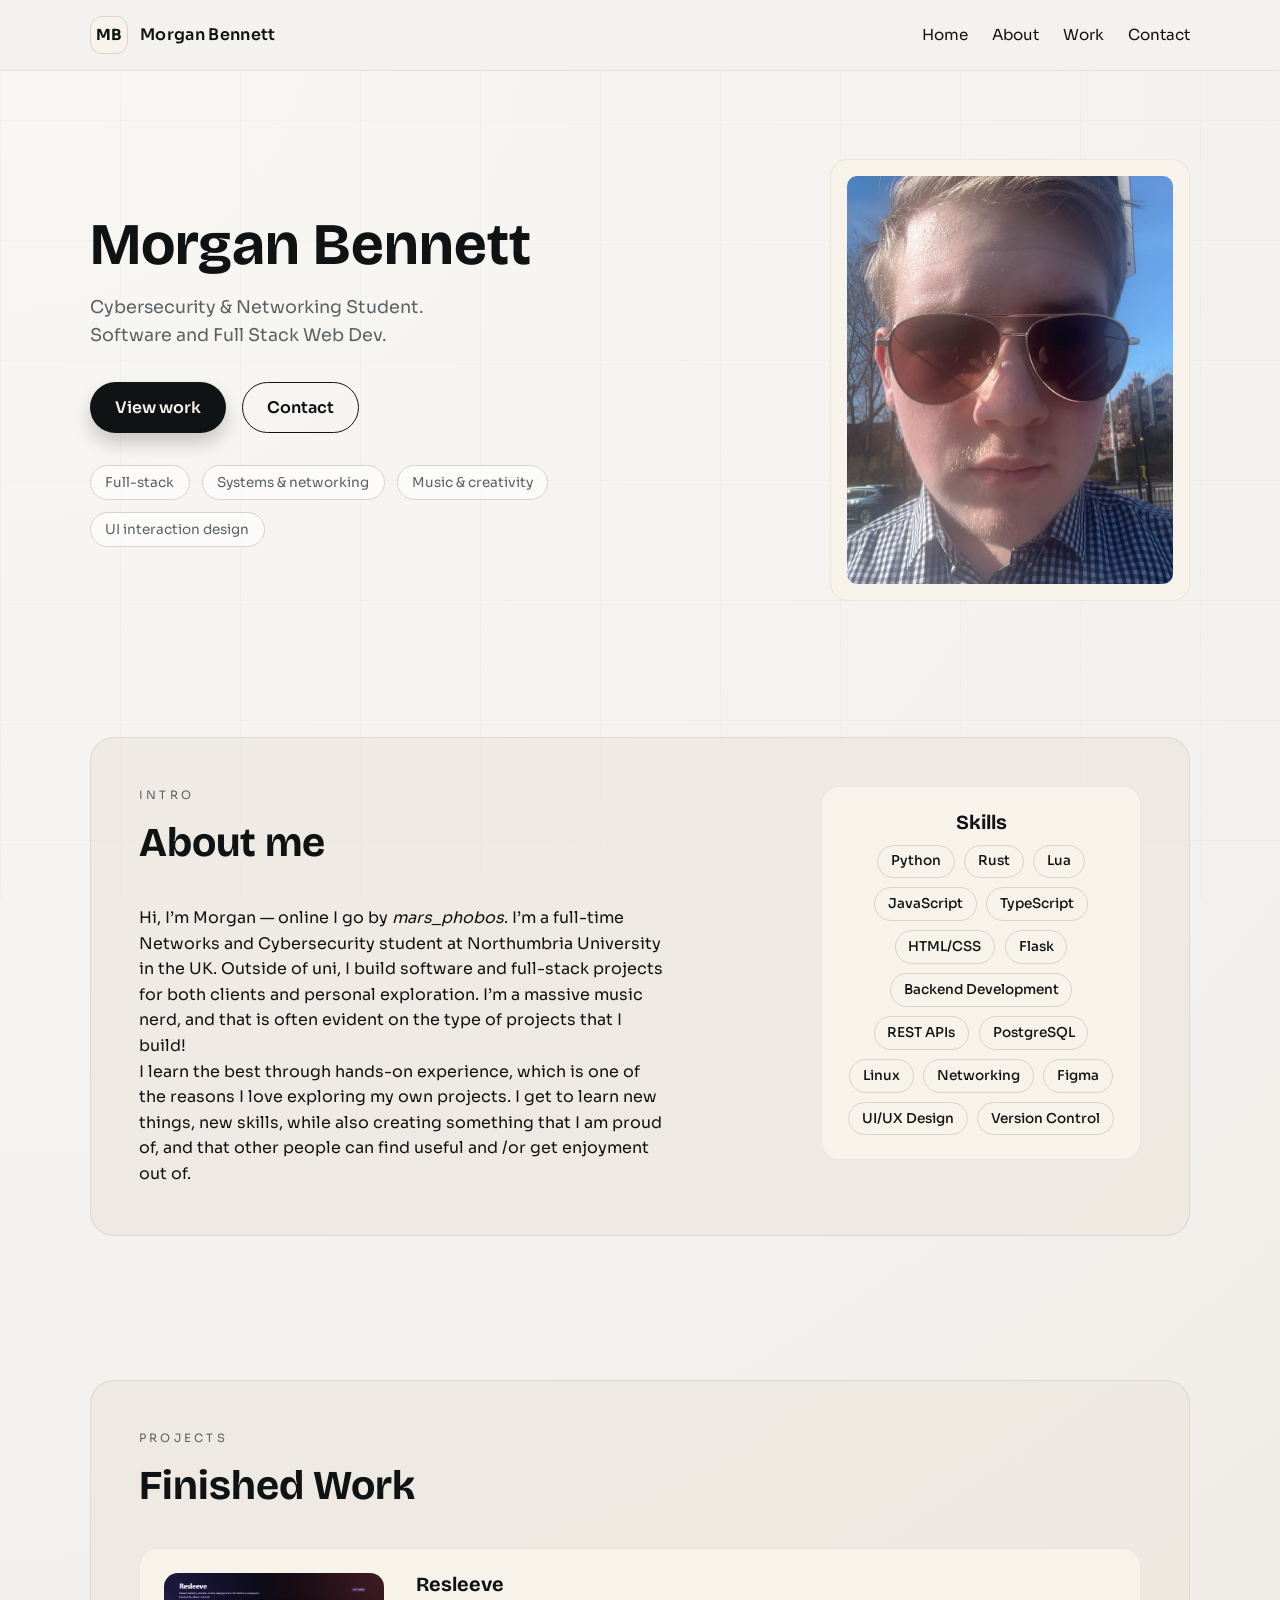
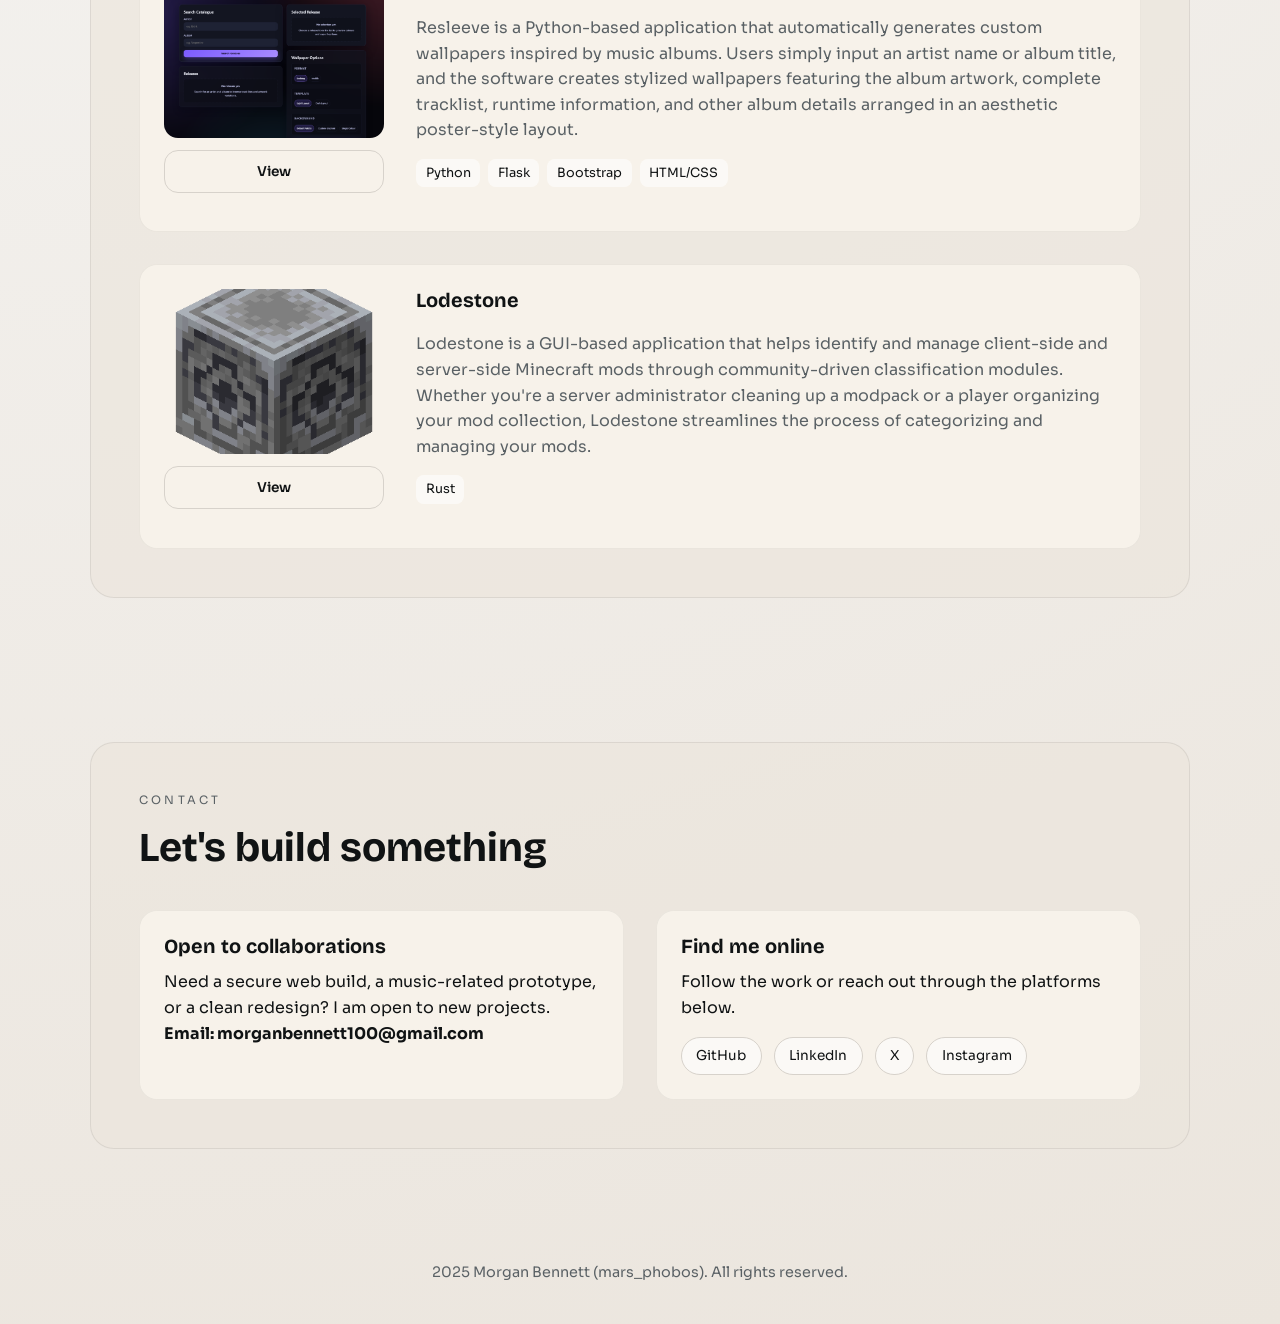
==== index.html @ 9b1fc9fd "Update hero tags with new skills and focus areas Revised the hero section tags in index.html to bett" ====
<!DOCTYPE html>
<html lang="en">
<head>
    <meta charset="UTF-8">
    <meta name="viewport" content="width=device-width, initial-scale=1.0">
    <title>Morgan Bennett | Full Stack Developer</title>
    <link rel="icon" href="favicon.svg" type="image/svg+xml">

    <link rel="preconnect" href="https://fonts.googleapis.com">
    <link rel="preconnect" href="https://fonts.gstatic.com" crossorigin>
    <link href="https://fonts.googleapis.com/css2?family=Bricolage+Grotesque:wght@500;700&family=Sora:wght@300;400;500;600&display=swap" rel="stylesheet">
    <style> 
        :root {
            --bg: #f3f1ee;
            --ink: #101314;
            --muted: #5a6165;
            --accent: #c76a2f;
            --accent-dark: #8f4a22;
            --card: #f7f2ea;
            --line: #d7d2cb;
            --shadow: rgba(16, 19, 20, 0.12);
            --radius: 18px;
            --max-width: 1100px;
            --transition: 220ms ease;
        }

        * {
            margin: 0;
            padding: 0;
            box-sizing: border-box;
        }

        body {
            font-family: "Sora", "Segoe UI", Arial, sans-serif;
            background: radial-gradient(circle at top left, #f9f7f4 0%, var(--bg) 45%, #ebe5dd 100%);
            color: var(--ink);
            line-height: 1.6;
            min-height: 100vh;
        }

        body::before {
            content: "";
            position: fixed;
            inset: 0;
            background-image:
                linear-gradient(rgba(16, 19, 20, 0.05) 1px, transparent 1px),
                linear-gradient(90deg, rgba(16, 19, 20, 0.05) 1px, transparent 1px);
            background-size: 120px 120px;
            pointer-events: none;
            opacity: 0.4;
            z-index: -1;
        }

        img {
            max-width: 100%;
            display: block;
        }

        a {
            color: inherit;
            text-decoration: none;
        }

        .container {
            width: min(100% - 2.5rem, var(--max-width));
            margin: 0 auto;
        }

        .site-header {
            position: sticky;
            top: 0;
            z-index: 10;
            background: rgba(243, 241, 238, 0.92);
            backdrop-filter: blur(14px);
            border-bottom: 1px solid rgba(16, 19, 20, 0.08);
        }

        .nav {
            display: flex;
            align-items: center;
            justify-content: space-between;
            padding: 1rem 0;
        }

        .brand {
            display: flex;
            align-items: center;
            gap: 0.75rem;
            font-weight: 600;
            letter-spacing: 0.02em;
        }

        .brand-mark {
            width: 38px;
            height: 38px;
            border-radius: 12px;
            border: 1px solid var(--line);
            display: grid;
            place-items: center;
            font-weight: 700;
            font-size: 0.95rem;
            background: var(--card);
        }

        .nav-links {
            display: flex;
            gap: 1.5rem;
            font-size: 0.95rem;
        }

        .nav-links a {
            padding: 0.25rem 0;
            position: relative;
        }

        .nav-links a::after {
            content: "";
            position: absolute;
            left: 0;
            bottom: -6px;
            width: 0;
            height: 2px;
            background: var(--accent);
            transition: width var(--transition);
        }

        .nav-links a:hover::after,
        .nav-links a:focus::after {
            width: 100%;
        }

        .menu-toggle {
            display: none;
            border: 1px solid var(--line);
            background: var(--card);
            padding: 0.35rem 0.75rem;
            border-radius: 999px;
            font-size: 0.85rem;
            font-weight: 600;
            letter-spacing: 0.04em;
        }

        h1, h2, h3 {
            font-family: "Bricolage Grotesque", "Segoe UI", Arial, sans-serif;
            line-height: 1.1;
        }

        h1 {
            font-size: clamp(2.6rem, 4.6vw, 4.4rem);
            margin-bottom: 1rem;
        }

        h2 {
            font-size: clamp(2rem, 3.2vw, 2.8rem);
            margin-bottom: 1.5rem;
        }

        h3 {
            font-size: 1.25rem;
            margin-bottom: 0.75rem;
        }

        .eyebrow {
            text-transform: uppercase;
            letter-spacing: 0.28em;
            font-size: 0.72rem;
            color: var(--muted);
            margin-bottom: 1rem;
        }

        .hero {
            padding: 5.5rem 0 4rem;
        }

        .hero-grid {
            display: grid;
            grid-template-columns: repeat(2, minmax(0, 1fr));
            gap: 3.5rem;
            align-items: center;
        }

        .lead {
            color: var(--muted);
            font-size: 1.1rem;
            margin-bottom: 2rem;
        }

        .hero-actions {
            display: flex;
            gap: 1rem;
            flex-wrap: wrap;
            margin-bottom: 2rem;
        }

        .btn {
            display: inline-flex;
            align-items: center;
            justify-content: center;
            padding: 0.75rem 1.5rem;
            border-radius: 999px;
            font-weight: 600;
            border: 1px solid transparent;
            transition: transform var(--transition), box-shadow var(--transition), background var(--transition);
        }

        .btn.primary {
            background: var(--ink);
            color: var(--card);
            box-shadow: 0 10px 18px rgba(16, 19, 20, 0.2);
        }

        .btn.primary:hover {
            transform: translateY(-2px);
        }

        .btn.ghost {
            border-color: var(--ink);
            color: var(--ink);
            background: transparent;
        }

        .hero-tags {
            display: flex;
            flex-wrap: wrap;
            gap: 0.75rem;
        }

        .tag {
            padding: 0.35rem 0.9rem;
            border: 1px solid var(--line);
            border-radius: 999px;
            font-size: 0.85rem;
            color: var(--muted);
            background: rgba(255, 255, 255, 0.6);
        }

        .hero-art {
            display: grid;
            gap: 1.5rem;
            justify-items: end;
        }

        .portrait-card {
            background: var(--card);
            border-radius: var(--radius);
            padding: 1rem;
            border: 1px solid rgba(16, 19, 20, 0.06);
            align-self: center;
        }

        .portrait-card {
            max-width: 360px;
        }

        .portrait-card img {
            border-radius: calc(var(--radius) - 8px);
            aspect-ratio: 4 / 5;
            object-fit: cover;
            object-position: center 20%;
        }

        .portrait-caption {
            margin-top: 0.75rem;
            font-size: 0.9rem;
            color: var(--muted);
        }

        .portrait-caption:empty {
            display: none;
        }

        .section {
            padding: 4.5rem 0;
            position: relative;
        }

        .section-shell {
            background: rgba(236, 229, 220, 0.65);
            border: 1px solid rgba(16, 19, 20, 0.08);
            border-radius: calc(var(--radius) + 6px);
            padding: 3rem;
        }

        .section-head {
            margin-bottom: 2.5rem;
        }

        .about-grid {
            display: grid;
            grid-template-columns: 1.1fr 0.9fr;
            gap: 2.5rem;
            align-items: start;
        }

        .about-copy {
            align-self: start;
        }

        .info-card {
            background: var(--card);
            border-radius: var(--radius);
            padding: 1.5rem;
            border: 1px solid rgba(16, 19, 20, 0.06);
            width: 100%;
            max-width: 320px;
            text-align: center;
            justify-self: end;
            align-self: start;
        }

        .pill-grid {
            display: flex;
            flex-wrap: wrap;
            gap: 0.6rem;
            margin-top: 0.5rem;
            justify-content: center;
        }

        .pill {
            padding: 0.3rem 0.8rem;
            border-radius: 999px;
            border: 1px solid var(--line);
            background: transparent;
            color: var(--ink);
            font-size: 0.85rem;
            font-weight: 500;
        }

        .work-section {
            background: transparent;
            border-top: none;
            border-bottom: none;
        }

        .project-list {
            display: grid;
            gap: 2rem;
        }

        .project {
            display: grid;
            grid-template-columns: 220px 1fr;
            gap: 2rem;
            background: var(--card);
            border-radius: var(--radius);
            padding: 1.5rem;
            border: 1px solid rgba(16, 19, 20, 0.06);
        }

        .project-cover img {
            border-radius: 14px;
            aspect-ratio: 4 / 3;
            object-fit: cover;
        }

        .project-action {
            margin-top: 0.75rem;
        }

        .btn.link {
            border: 1px solid var(--line);
            color: var(--ink);
            background: transparent;
            padding: 0.6rem 1.2rem;
            border-radius: 14px;
            font-size: 0.85rem;
            font-weight: 600;
            display: inline-flex;
            align-items: center;
            justify-content: center;
            transition: background var(--transition), border-color var(--transition);
            width: 100%;
        }

        .btn.link:hover {
            border-color: rgba(16, 19, 20, 0.3);
            background: rgba(255, 255, 255, 0.7);
        }

        .project-top {
            display: flex;
            align-items: center;
            gap: 0.75rem;
            margin-bottom: 0.5rem;
        }

        .project-badge {
            background: var(--accent);
            color: white;
            font-size: 0.75rem;
            padding: 0.2rem 0.6rem;
            border-radius: 999px;
            text-transform: uppercase;
            letter-spacing: 0.1em;
        }

        .project-body p {
            color: var(--muted);
            margin-bottom: 1rem;
        }

        .project-tech {
            display: flex;
            flex-wrap: wrap;
            gap: 0.5rem;
            margin-bottom: 1.25rem;
        }

        .project-tech span {
            font-size: 0.8rem;
            background: rgba(255, 255, 255, 0.6);
            color: var(--ink);
            padding: 0.25rem 0.6rem;
            border-radius: 8px;
        }

        .project-links a {
            font-weight: 600;
            color: var(--ink);
        }

        .contact-grid {
            display: grid;
            grid-template-columns: 1fr 1fr;
            gap: 2rem;
        }

        .contact-card {
            background: var(--card);
            border-radius: var(--radius);
            padding: 1.5rem;
            border: 1px solid rgba(16, 19, 20, 0.06);
        }

        .links {
            display: flex;
            flex-wrap: wrap;
            gap: 0.75rem;
            margin-top: 1rem;
        }

        .links a {
            border: 1px solid var(--line);
            padding: 0.45rem 0.9rem;
            border-radius: 999px;
            font-size: 0.85rem;
            background: rgba(255, 255, 255, 0.6);
        }

        footer {
            padding: 2.5rem 0;
            text-align: center;
            color: var(--muted);
            font-size: 0.9rem;
        }

        .reveal {
            opacity: 0;
            transform: translateY(16px);
            transition: opacity 600ms ease, transform 600ms ease;
        }

        .reveal.is-visible {
            opacity: 1;
            transform: translateY(0);
        }

        @media (max-width: 900px) {
            .hero-grid,
            .about-grid,
            .contact-grid {
                grid-template-columns: 1fr;
            }

            .hero-grid {
                gap: 2rem;
            }

            .hero-copy {
                order: 2;
            }

            .hero-art {
                order: 1;
            }

            .hero-art {
                justify-items: center;
            }

            .project {
                grid-template-columns: 1fr;
            }

            .info-card {
                justify-self: center;
            }

            .about-copy p + p {
                margin-top: 1rem;
            }

            .contact-grid {
                justify-items: center;
                justify-content: center;
            }

            .contact-card {
                width: 100%;
                max-width: 420px;
                margin: 0 auto;
            }
        }

        @media (max-width: 760px) {
            .nav-links {
                position: fixed;
                top: 68px;
                right: 1.25rem;
                background: var(--card);
                flex-direction: column;
                padding: 1rem 1.5rem;
                border-radius: 16px;
                box-shadow: 0 16px 30px var(--shadow);
                opacity: 0;
                pointer-events: none;
                transform: translateY(-10px);
                transition: var(--transition);
            }

            .nav-links.open {
                opacity: 1;
                pointer-events: auto;
                transform: translateY(0);
            }

            .menu-toggle {
                display: inline-flex;
            }
        }

        @media (max-width: 560px) {
            .hero {
                padding-top: 4.5rem;
            }

            .hero-actions {
                flex-direction: column;
                align-items: stretch;
            }
        }
    </style>
</head>
<body>
<header class="site-header">
    <div class="container nav">
        <a href="#home" class="brand">
            <span class="brand-mark">MB</span>
            <span class="brand-text">Morgan Bennett</span>
        </a>
        <nav class="nav-links" id="navLinks">
            <a href="#home">Home</a>
            <a href="#about">About</a>
            <a href="#work">Work</a>
            <a href="#contact">Contact</a>
        </nav>
        <button class="menu-toggle" id="menuToggle" type="button" aria-expanded="false">Menu</button>
    </div>
</header>

<section id="home" class="hero">
    <div class="container hero-grid">
        <div class="hero-copy reveal">
            <h1>Morgan Bennett</h1>
            <p class="lead">Cybersecurity & Networking Student.<br>Software and Full Stack Web Dev.</p>
            <div class="hero-actions">
                <a class="btn primary" href="#work">View work</a>
                <a class="btn ghost" href="#contact">Contact</a>
            </div>
            <div class="hero-tags">
                <span class="tag">Full-stack</span>
                <span class="tag">Systems & networking</span>
                <span class="tag">Music & creativity</span>
                <span class="tag">UI interaction design</span>
            </div>
        </div>
        <div class="hero-art reveal">
            <div class="portrait-card">
                <img src="IMG_7064.JPG" alt="Morgan Bennett portrait">
                <div class="portrait-caption"></div>
            </div>
        </div>
    </div>
</section>

<section id="about" class="section">
    <div class="container">
        <div class="section-shell">
            <div class="about-grid">
                <div class="about-copy">
                    <div class="section-head reveal">
                        <p class="eyebrow">intro</p>
                        <h2>About me</h2>
                    </div>
                    <div class="reveal">
                    <p>Hi, I’m Morgan — online I go by <em>mars_phobos</em>. I’m a full-time Networks and Cybersecurity student at Northumbria University in the UK. Outside of uni, I build software and full-stack projects for both clients and personal exploration. I’m a massive music nerd, and that is often evident on the type of projects that I build!</p>
                    <p>I learn the best through hands-on experience, which is one of the reasons I love exploring my own projects. I get to learn new things, new skills, while also creating something that I am proud of, and that other people can find useful and /or get enjoyment out of.</p>

                    </div>
                </div>
                <div class="info-card reveal">
                    <h3>Skills</h3>
                    <div class="pill-grid">
                        <span class="pill">Python</span>
                        <span class="pill">Rust</span>
                        <span class="pill">Lua</span>
                        <span class="pill">JavaScript</span>
                        <span class="pill">TypeScript</span>
                        <span class="pill">HTML/CSS</span>
                        <span class="pill">Flask</span>
                        <span class="pill">Backend Development</span>
                        <span class="pill">REST APIs</span>
                        <span class="pill">PostgreSQL</span>
                        <span class="pill">Linux</span>
                        <span class="pill">Networking</span>
                        <span class="pill">Figma</span>
                        <span class="pill">UI/UX Design</span>
                        <span class="pill">Version Control</span>

                    </div>
                </div>
            </div>
        </div>
    </div>
</section>

<section id="work" class="section work-section">
    <div class="container">
        <div class="section-shell">
            <div class="section-head reveal">
                <p class="eyebrow">PROJECTS</p>
                <h2>Finished Work</h2>
            </div>
            <div class="project-list">
                <article class="project reveal">
                    <div class="project-cover">
                        <img src="Resleeve.png" alt="Resleeve preview">
                        <div class="project-action">
                            <a class="btn link" href="https://musicranker.duckdns.org" target="_blank" rel="noreferrer">View</a>
                        </div>
                    </div>
                    <div class="project-body">
                        <div class="project-top">
                            <h3>Resleeve</h3>
                        </div>
                        <p>Resleeve is a Python-based application that automatically generates custom wallpapers inspired by music albums. Users simply input an artist name or album title, and the software creates stylized wallpapers featuring the album artwork, complete tracklist, runtime information, and other album details arranged in an aesthetic poster-style layout.</p>
                        <div class="project-tech">
                            <span>Python</span>
                            <span>Flask</span>
                            <span>Bootstrap</span>
                            <span>HTML/CSS</span>
                        </div>
                    </div>
                </article>
                <article class="project reveal">
                    <div class="project-cover">
                        <img src="lodestone.png" alt="Music Ranker app preview">
                        <div class="project-action">
                            <a class="btn link" href="https://musicranker.duckdns.org" target="_blank" rel="noreferrer">View</a>
                        </div>
                    </div>
                    <div class="project-body">
                        <div class="project-top">
                            <h3>Lodestone</h3>
                        </div>
                        <p>Lodestone is a GUI-based application that helps identify and manage client-side and server-side Minecraft mods through community-driven classification modules. Whether you're a server administrator cleaning up a modpack or a player organizing your mod collection, Lodestone streamlines the process of categorizing and managing your mods.</p>
                        <div class="project-tech">
                            <span>Rust</span>
                        </div>
                    </div>
                </article>
            </div>
        </div>
    </div>
</section>

<section id="contact" class="section">
    <div class="container">
        <div class="section-shell">
            <div class="section-head reveal">
                <p class="eyebrow">Contact</p>
                <h2>Let's build something</h2>
            </div>
            <div class="contact-grid">
                <div class="contact-card reveal">
                    <h3>Open to collaborations</h3>
                    <p>Need a secure web build, a music-related prototype, or a clean redesign? I am open to new projects. <br><strong>Email: <a href="mailto:morganbennett100@gmail.com">morganbennett100@gmail.com</a></strong></p>
                </div>
                <div class="contact-card reveal">
                    <h3>Find me online</h3>
                    <p>Follow the work or reach out through the platforms below.</p>
                    <div class="links">
                        <a href="https://github.com/m4r5-ph0b05" target="_blank" rel="noreferrer">GitHub</a>
                        <a href="https://www.linkedin.com/in/morgan-bennett-817800295/" target="_blank" rel="noreferrer">LinkedIn</a>
                        <a href="https://x.com/mars_ph0b05" target="_blank" rel="noreferrer">X</a>
                        <a href="https://www.instagram.com/m_4rs_/" target="_blank" rel="noreferrer">Instagram</a>
                    </div>
                </div>
            </div>
        </div>
    </div>
</section>

<footer>
    <div class="container">
        <p>2025 Morgan Bennett (mars_phobos). All rights reserved.</p>
    </div>
</footer>

<script>
    const menuToggle = document.getElementById("menuToggle");
    const navLinks = document.getElementById("navLinks");

    menuToggle.addEventListener("click", () => {
        navLinks.classList.toggle("open");
        const isOpen = navLinks.classList.contains("open");
        menuToggle.setAttribute("aria-expanded", isOpen ? "true" : "false");
    });

    document.querySelectorAll('a[href^="#"]').forEach(link => {
        link.addEventListener("click", event => {
            const targetId = link.getAttribute("href");
            const target = document.querySelector(targetId);
            if (target) {
                event.preventDefault();
                navLinks.classList.remove("open");
                menuToggle.setAttribute("aria-expanded", "false");
                target.scrollIntoView({ behavior: "smooth", block: "start" });
            }
        });
    });

    const revealItems = document.querySelectorAll(".reveal");
    const revealObserver = new IntersectionObserver(
        entries => {
            entries.forEach(entry => {
                if (entry.isIntersecting) {
                    entry.target.classList.add("is-visible");
                }
            });
        },
        { threshold: 0.2 }
    );

    revealItems.forEach(item => revealObserver.observe(item));
</script>
</body>
</html>
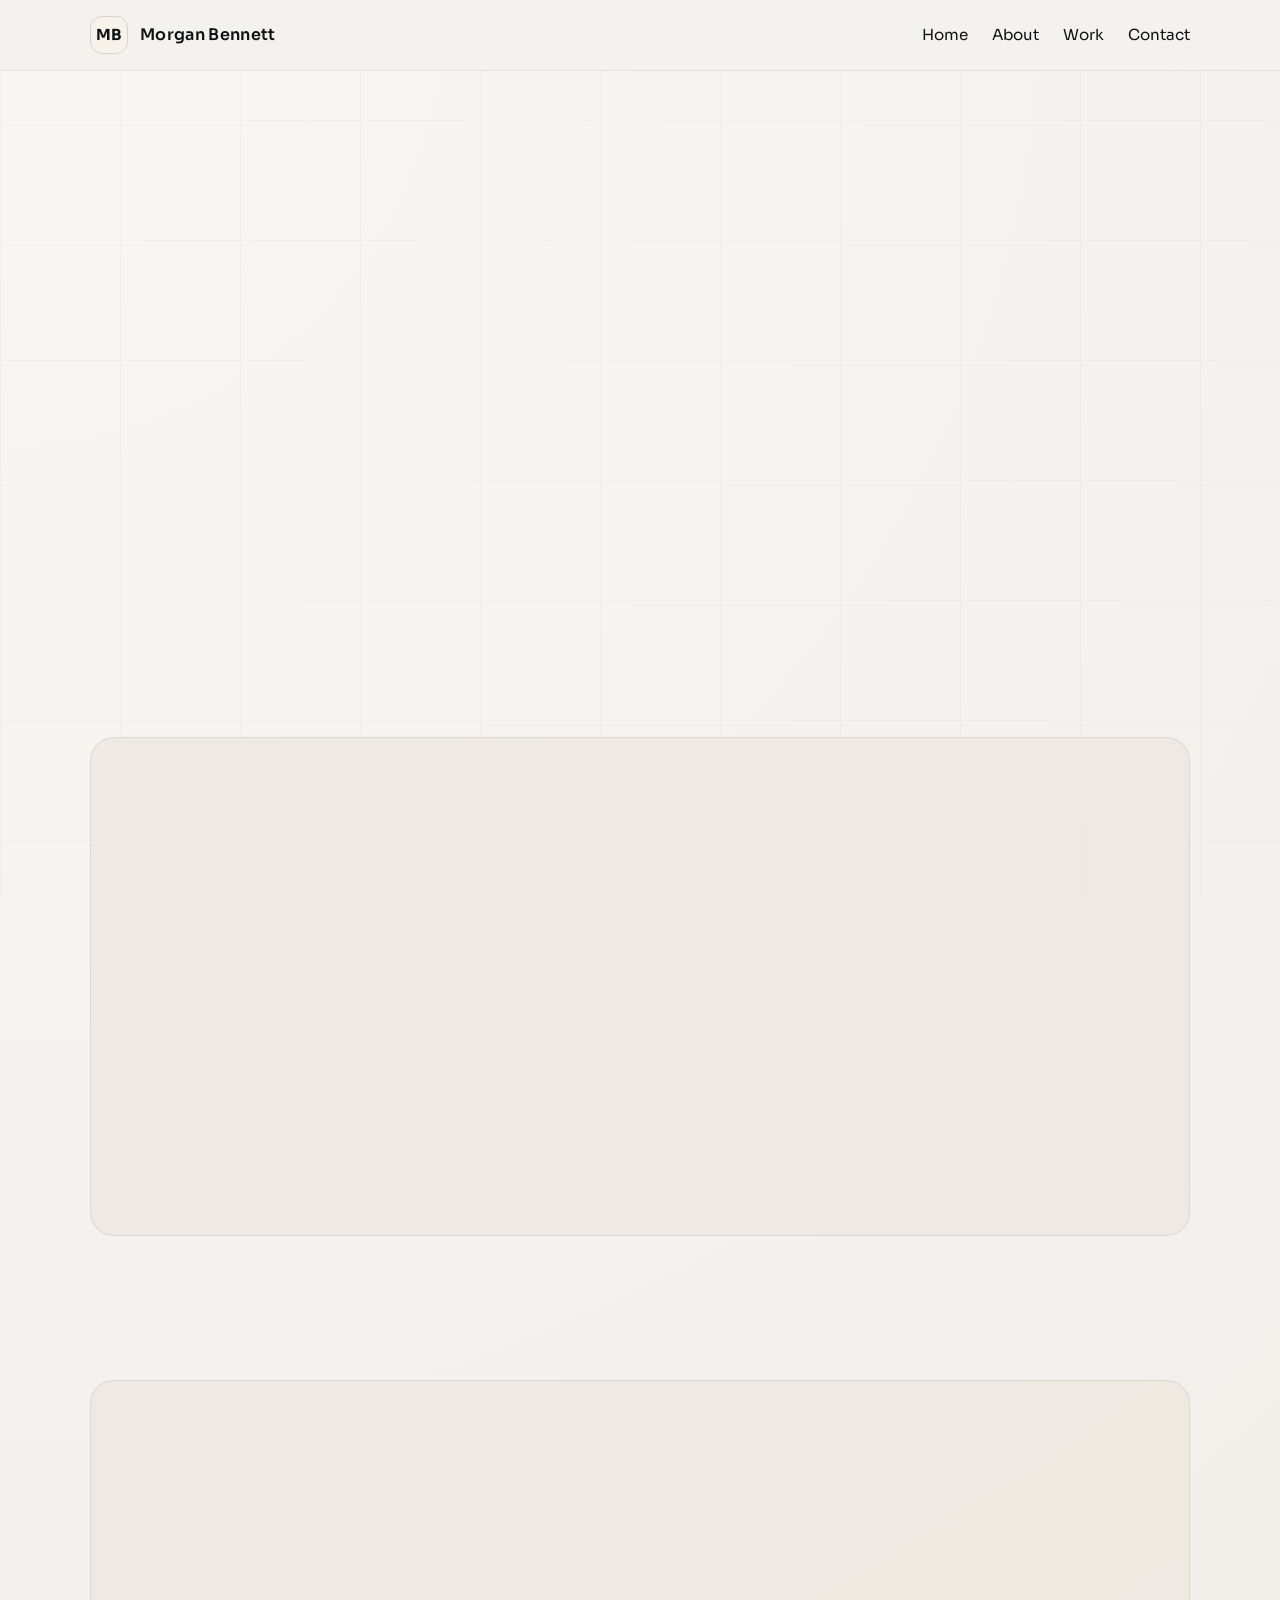
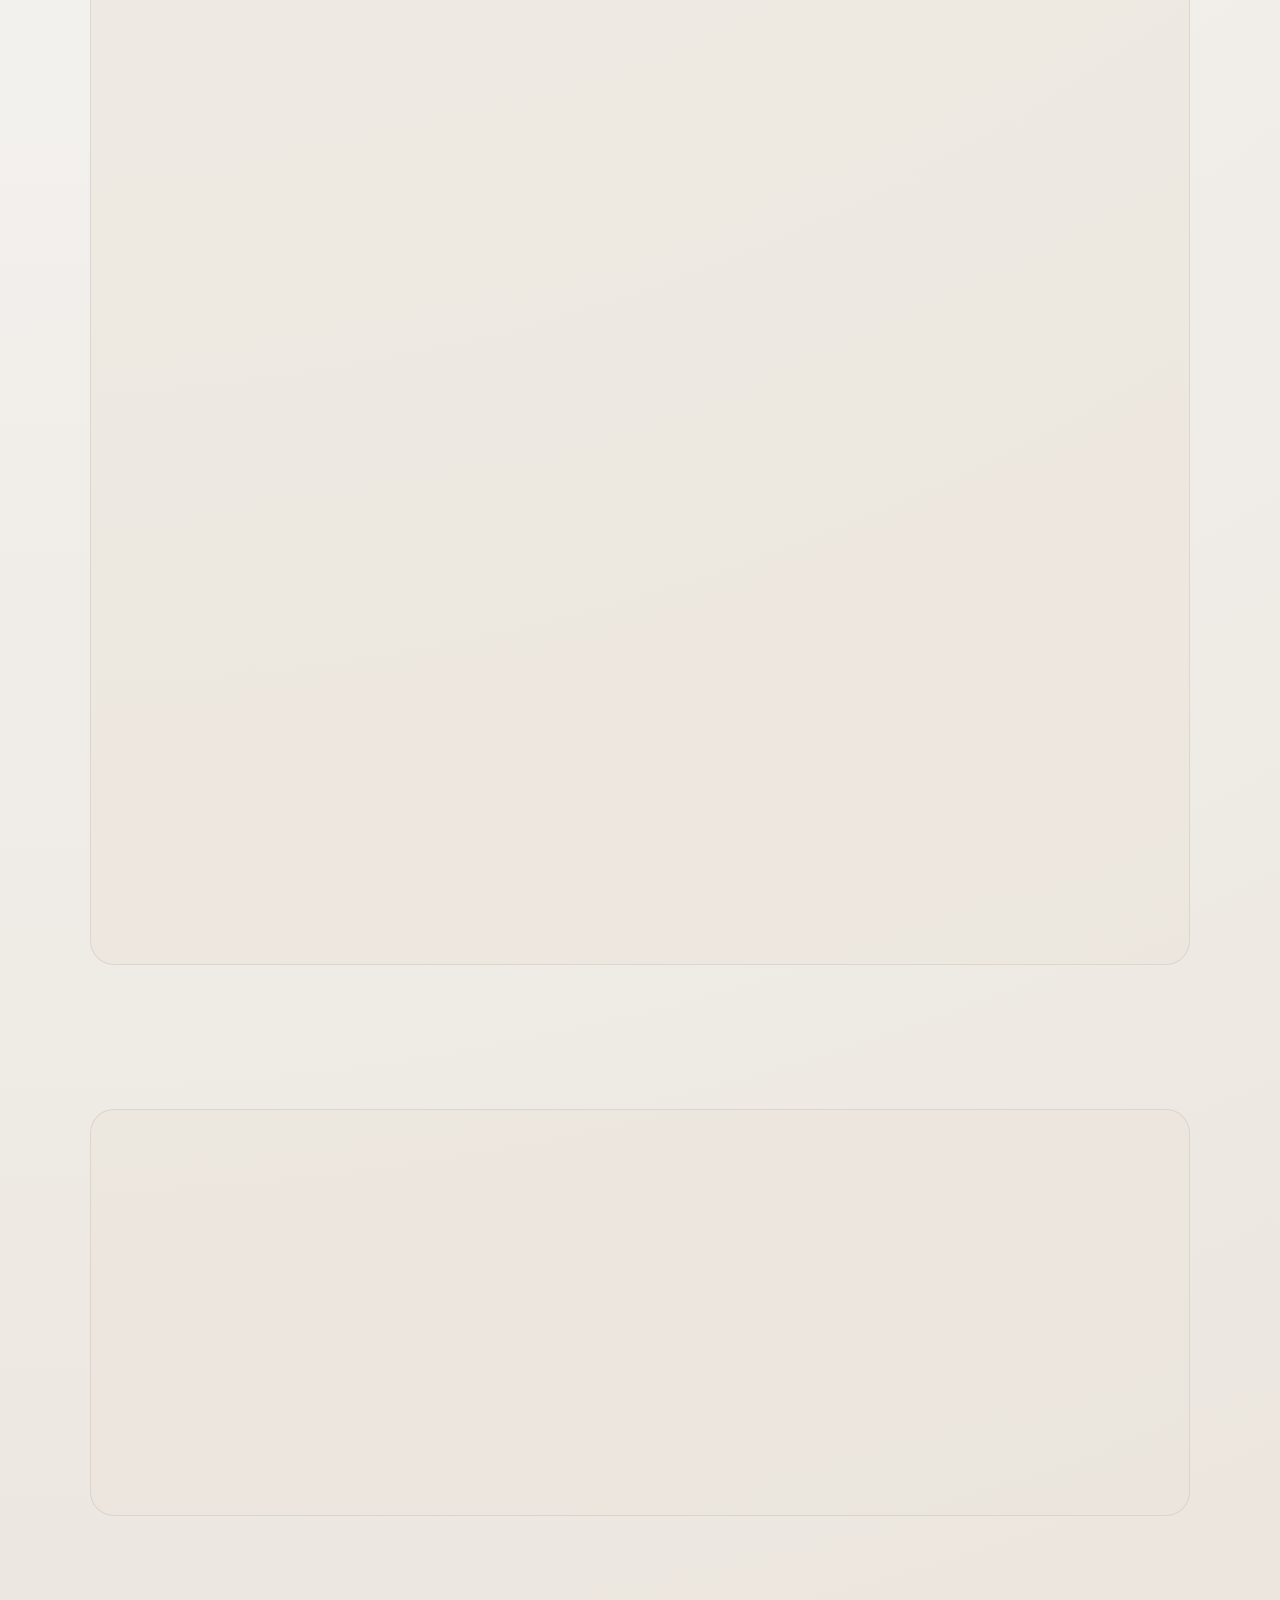
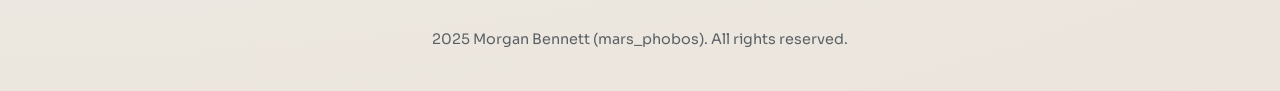
==== commit 9adbae40: "Add new Minecraft project and banner image Added a new project entry for 'Create: Perfect World SMP'" ====
--- a/index.html
+++ b/index.html
@@ -646,7 +646,7 @@
                     <div class="project-cover">
                         <img src="Resleeve.png" alt="Resleeve preview">
                         <div class="project-action">
-                            <a class="btn link" href="https://musicranker.duckdns.org" target="_blank" rel="noreferrer">View</a>
+                            <a class="btn link" href="https://resleeve.marsphobos.com" target="_blank" rel="noreferrer">View</a>
                         </div>
                     </div>
                     <div class="project-body">
@@ -659,6 +659,27 @@
                             <span>Flask</span>
                             <span>Bootstrap</span>
                             <span>HTML/CSS</span>
+                        </div>
+                    </div>
+                </article>
+                <article class="project reveal">
+                    <div class="project-cover">
+                        <img src="banner.jpg" alt="Minecraft preview">
+                        <div class="project-action">
+                            <a class="btn link" href="https://mc.marsphobos.com" target="_blank" rel="noreferrer">View</a>
+                        </div>
+                    </div>
+                    <div class="project-body">
+                        <div class="project-top">
+                            <h3>Create: Perfect World SMP </h3>
+                        </div>
+                        <p>A lightweight, Create 6.0 focused modpack for Minecraft 1.21.1 put together by MrBeardstone , and is the official pack used in his Create: Perfect World - Post Production YouTube series. The pack is designed to create a Vanilla+ Minecraft experience, heavily focused around the Create mod and creating a fully immersive, active world. Also included are quality of life mods to improve inventory management, storage, villages, food and more, while maintaining a vanilla style of gameplay.</p>
+                        <div class="project-tech">
+                            <span>Minecraft</span>
+                            <span>Server</span>
+                            <span>Java</span>
+                            <span>Python</span>
+                            <span>API</span>
                         </div>
                     </div>
                 </article>
@@ -727,7 +748,7 @@
         menuToggle.setAttribute("aria-expanded", isOpen ? "true" : "false");
     });
 
-    document.querySelectorAll('a[href^="#"]').forEach(link => {
+    document.query1ectorAll('a[href^="#"]').forEach(link => {
         link.addEventListener("click", event => {
             const targetId = link.getAttribute("href");
             const target = document.querySelector(targetId);
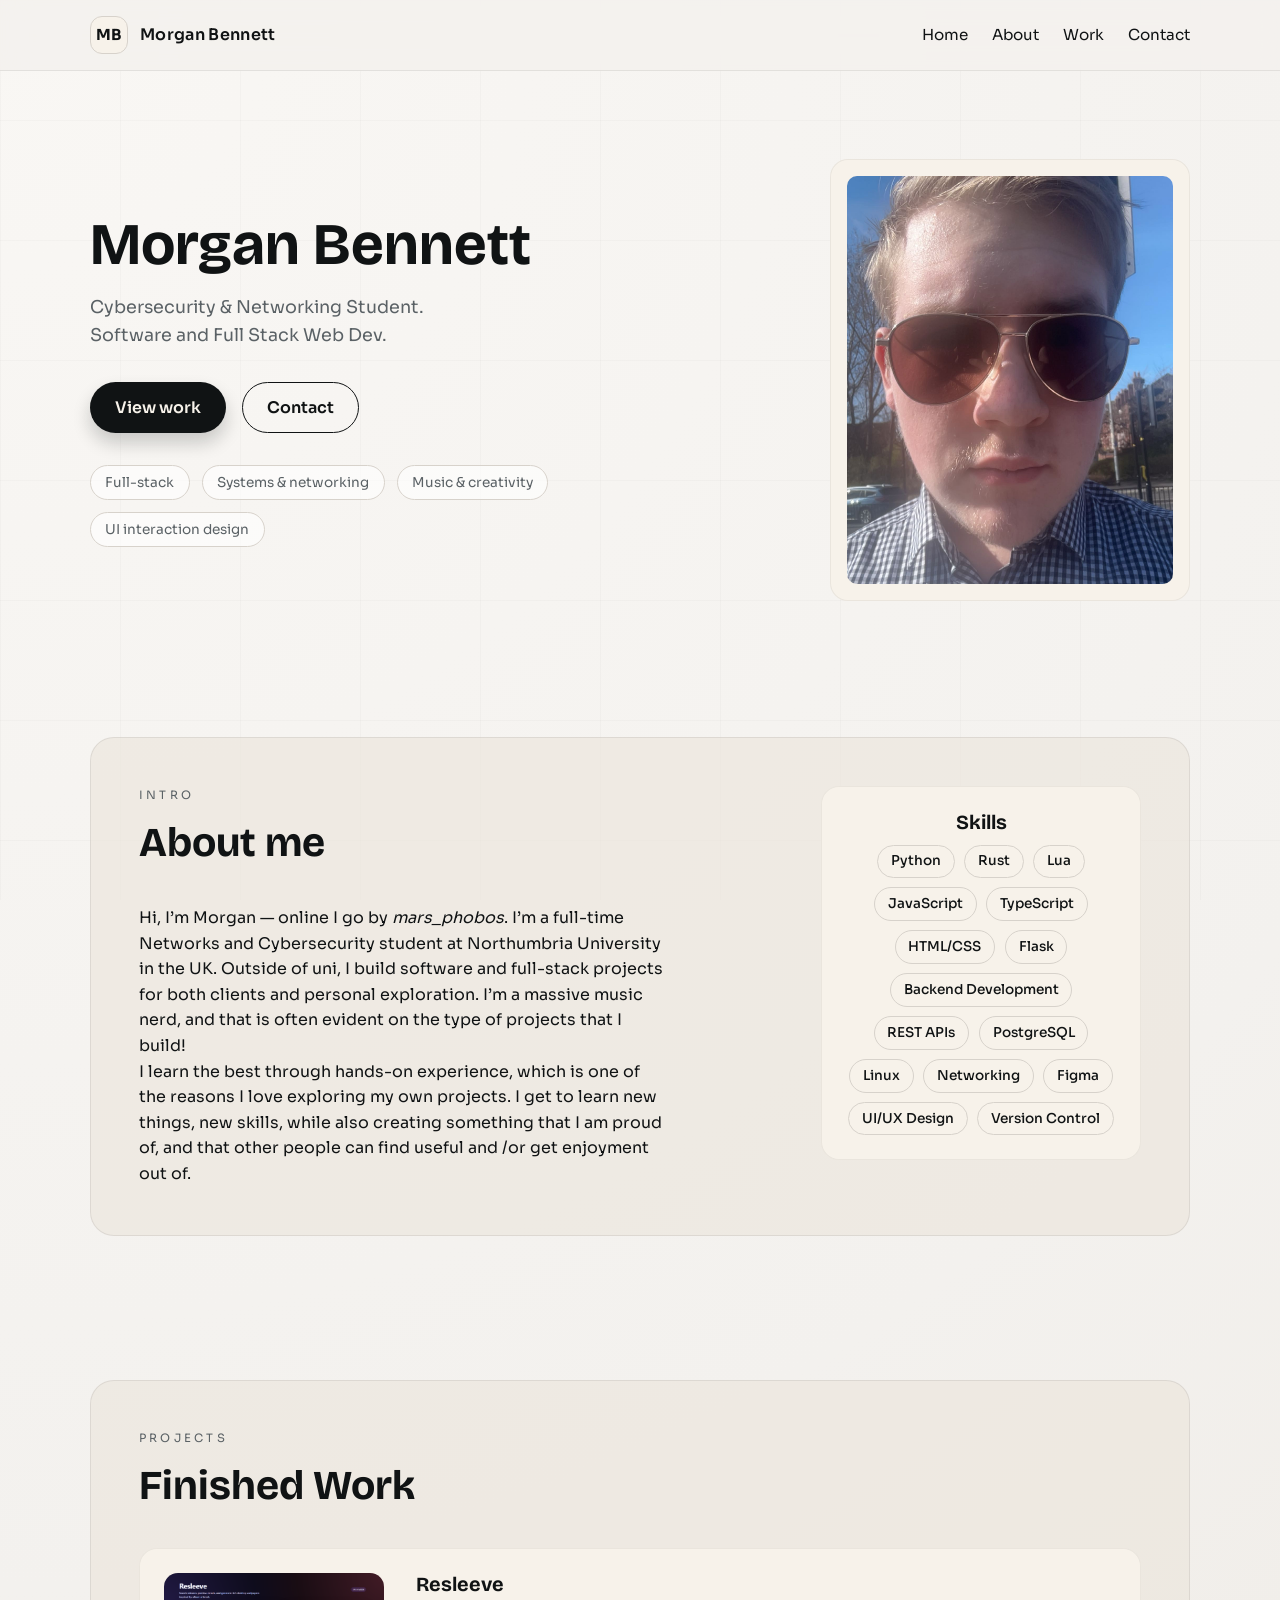
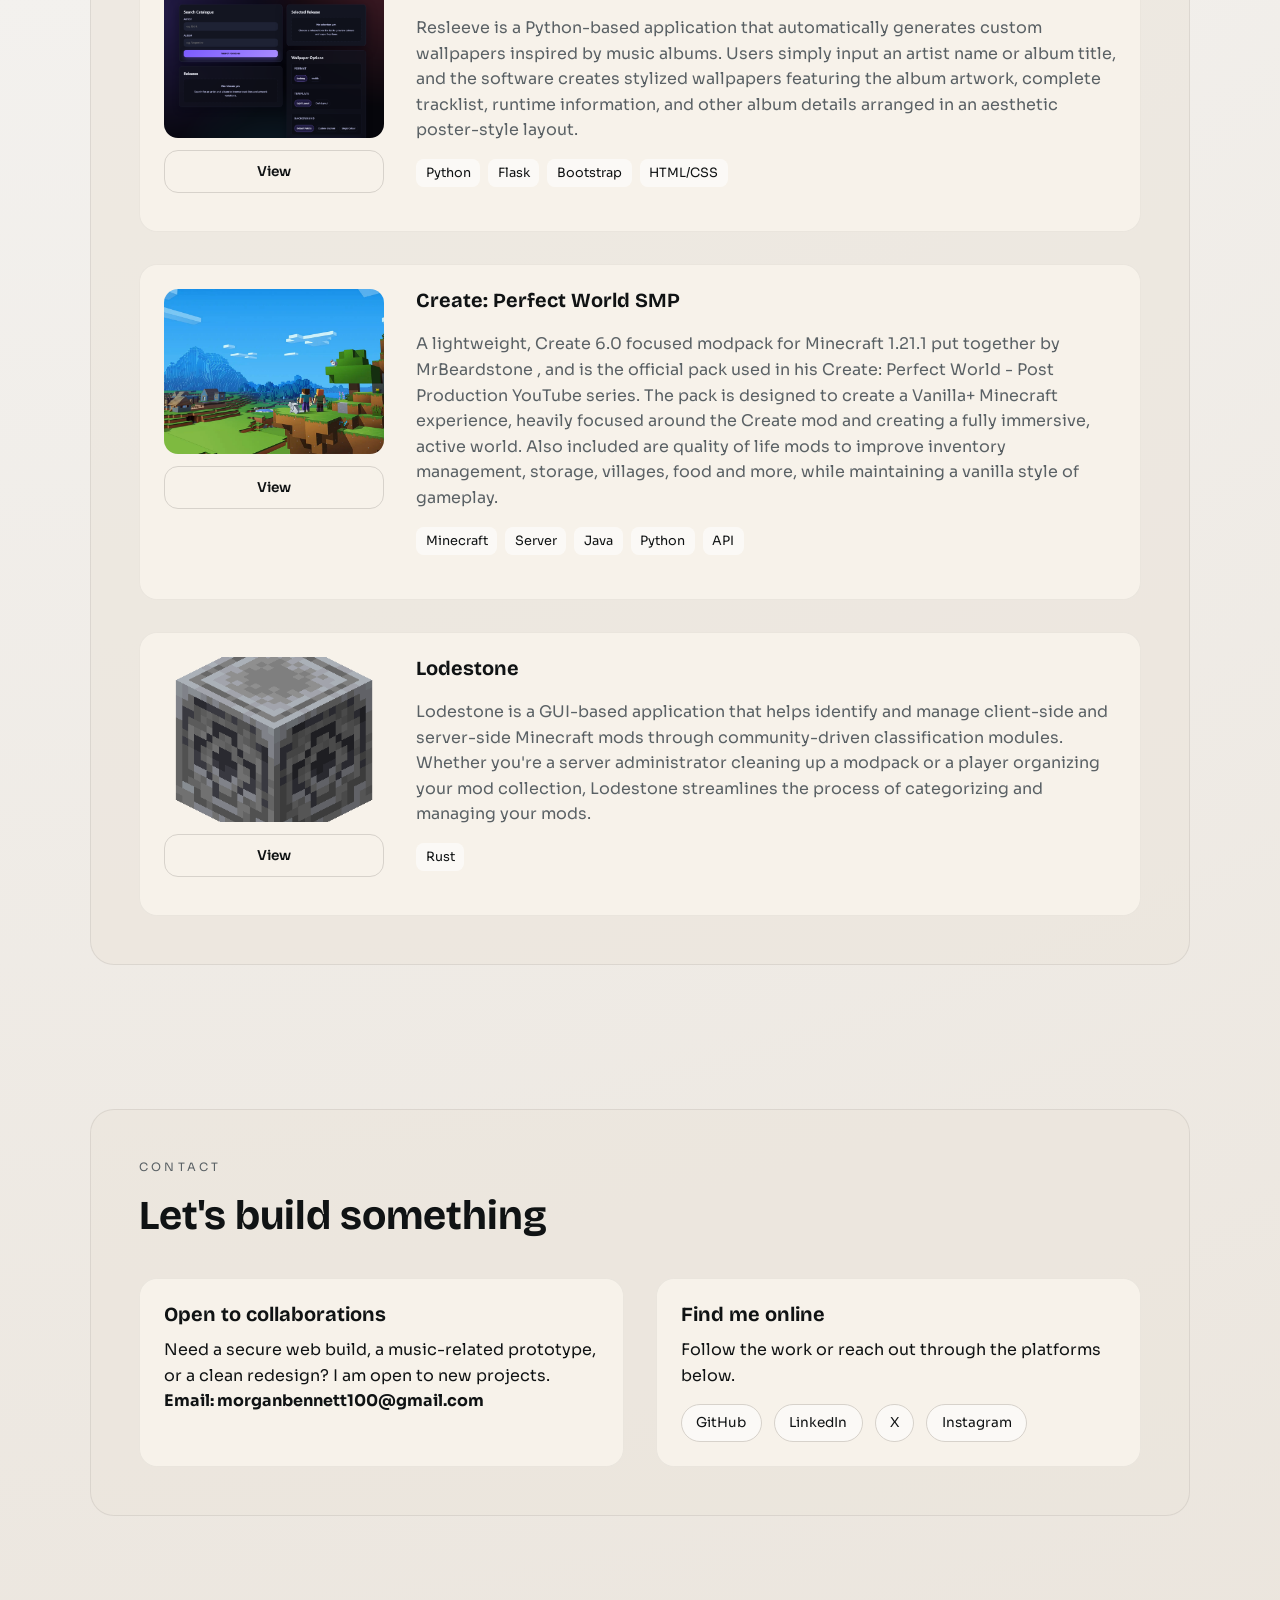
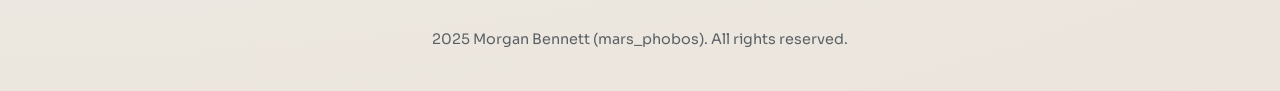
==== commit 77374c15: "Fixed" ====
--- a/index.html
+++ b/index.html
@@ -748,7 +748,7 @@
         menuToggle.setAttribute("aria-expanded", isOpen ? "true" : "false");
     });
 
-    document.query1ectorAll('a[href^="#"]').forEach(link => {
+    document.querySelectorAll('a[href^="#"]').forEach(link => {
         link.addEventListener("click", event => {
             const targetId = link.getAttribute("href");
             const target = document.querySelector(targetId);
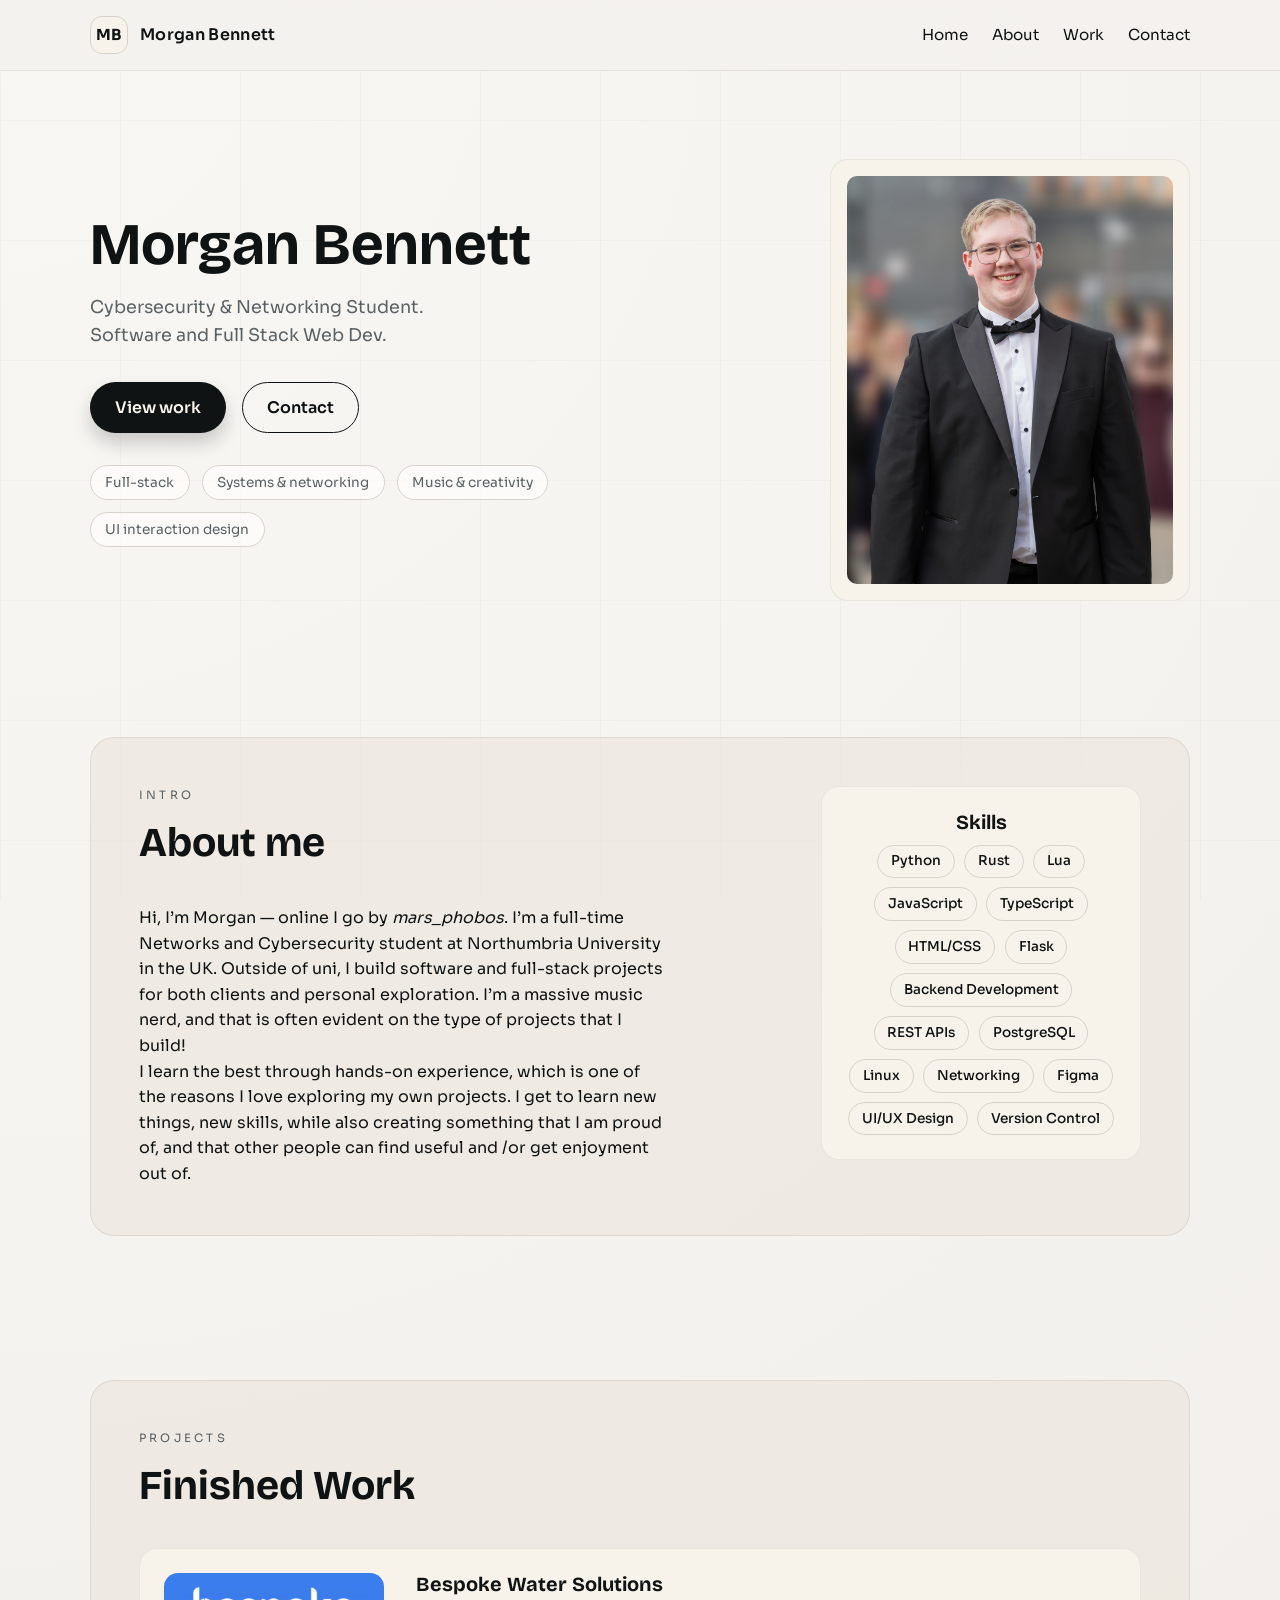
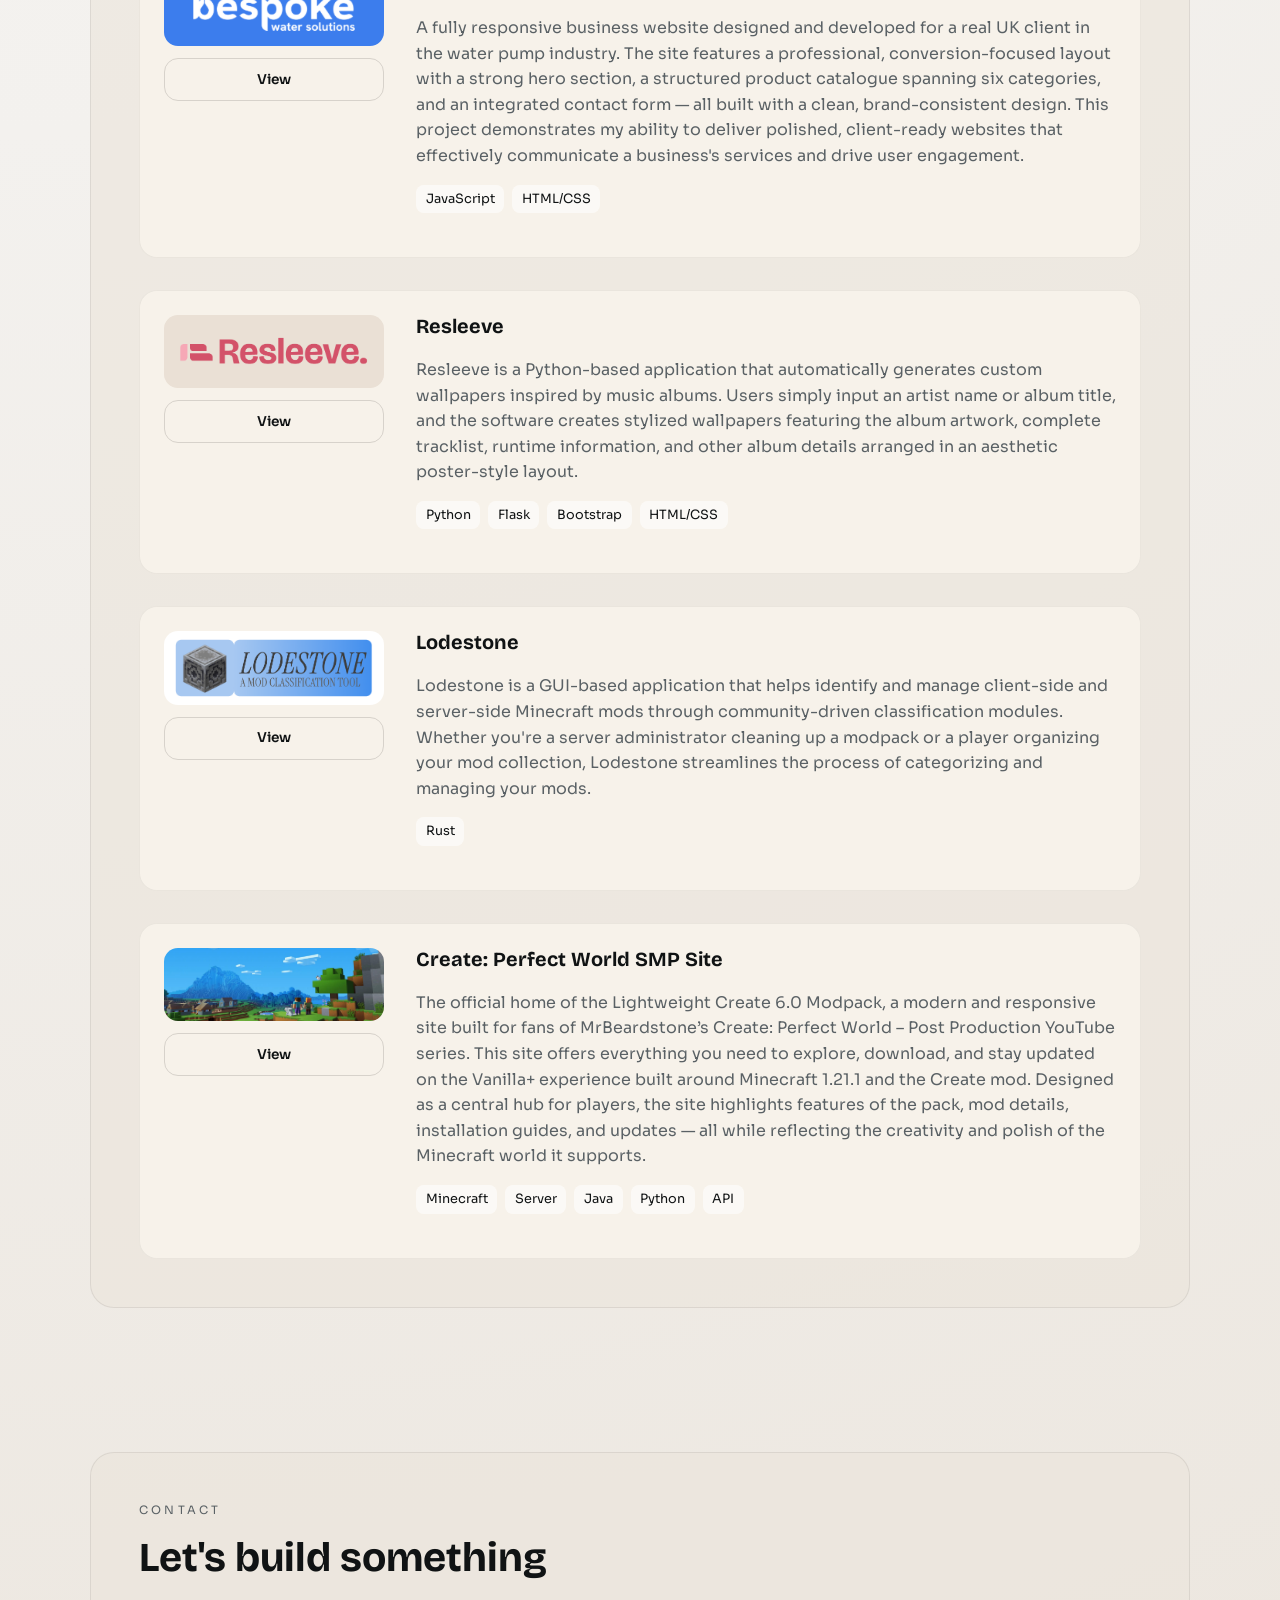
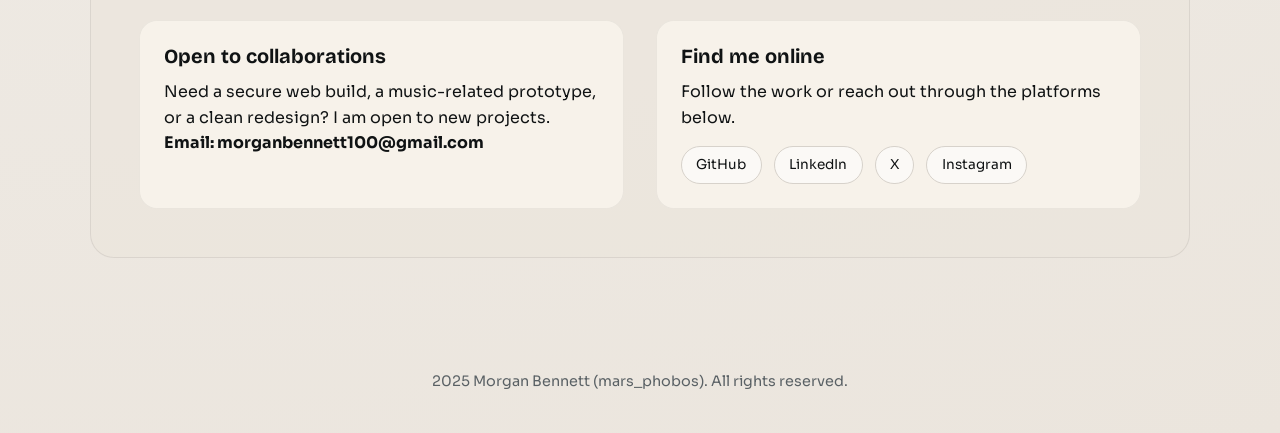
==== commit b6248775: "Did it, innit" ====
--- a/index.html
+++ b/index.html
@@ -257,6 +257,8 @@
             aspect-ratio: 4 / 5;
             object-fit: cover;
             object-position: center 20%;
+
+
         }
 
         .portrait-caption {
@@ -349,8 +351,35 @@
 
         .project-cover img {
             border-radius: 14px;
-            aspect-ratio: 4 / 3;
+            width: 100%;
+            aspect-ratio: 3 / 1;       /* consistent wide banner shape */
             object-fit: cover;
+            object-position: center;   /* ensures focal point is centred */
+            display: block;
+        }
+
+        .project-cover img[alt="Resleeve preview"] {
+            object-fit: contain;
+            background-color: #EAE0D5; /* match the logo's background colour */
+            padding: 5px;             /* optional: add breathing room around the logo */
+        }
+
+        .project-cover img[alt="BWS preview"] {
+            object-fit: contain;
+            background-color: #3C7DED; /* match the logo's background colour */
+            padding: 5px;             /* optional: add breathing room around the logo */
+        }
+
+        .project-cover img[alt="Resleeve preview"] {
+            object-fit: contain;
+            background-color: #EAE0D5; /* match the logo's background colour */
+            padding: 5px;             /* optional: add breathing room around the logo */
+        }
+
+        .project-cover img[alt="Lodestone preview"] {
+            object-fit: contain;
+            background-color: #FFFFFF; /* match the logo's background colour */
+            padding: 5px;             /* optional: add breathing room around the logo */
         }
 
         .project-action {
@@ -586,7 +615,7 @@
         </div>
         <div class="hero-art reveal">
             <div class="portrait-card">
-                <img src="IMG_7064.JPG" alt="Morgan Bennett portrait">
+                <img src="AMG-3351.jpg" alt="Morgan Bennett portrait">
                 <div class="portrait-caption"></div>
             </div>
         </div>
@@ -642,9 +671,29 @@
                 <h2>Finished Work</h2>
             </div>
             <div class="project-list">
+                <!-- BWS -->
                 <article class="project reveal">
                     <div class="project-cover">
-                        <img src="Resleeve.png" alt="Resleeve preview">
+                        <img src="img.png" alt="BWS preview">
+                        <div class="project-action">
+                            <a class="btn link" href="https://bespokewatersolutions.co.uk" target="_blank" rel="noreferrer">View</a>
+                        </div>
+                    </div>
+                    <div class="project-body">
+                        <div class="project-top">
+                            <h3>Bespoke Water Solutions</h3>
+                        </div>
+                        <p>A fully responsive business website designed and developed for a real UK client in the water pump industry. The site features a professional, conversion-focused layout with a strong hero section, a structured product catalogue spanning six categories, and an integrated contact form — all built with a clean, brand-consistent design. This project demonstrates my ability to deliver polished, client-ready websites that effectively communicate a business's services and drive user engagement.</p>
+                        <div class="project-tech">
+                            <span>JavaScript</span>
+                            <span>HTML/CSS</span>
+                        </div>
+                    </div>
+                </article>
+            <!-- RESLEVE -->
+                <article class="project reveal">
+                    <div class="project-cover">
+                        <img src="resleeve%20logo.png" alt="Resleeve preview">
                         <div class="project-action">
                             <a class="btn link" href="https://resleeve.marsphobos.com" target="_blank" rel="noreferrer">View</a>
                         </div>
@@ -662,6 +711,25 @@
                         </div>
                     </div>
                 </article>
+                <!-- Lodestone -->
+                <article class="project reveal">
+                    <div class="project-cover">
+                        <img src="lodestone%20logo.png" alt="Lodestone preview">
+                        <div class="project-action">
+                            <a class="btn link" href="https://musicranker.duckdns.org" target="_blank" rel="noreferrer">View</a>
+                        </div>
+                    </div>
+                    <div class="project-body">
+                        <div class="project-top">
+                            <h3>Lodestone</h3>
+                        </div>
+                        <p>Lodestone is a GUI-based application that helps identify and manage client-side and server-side Minecraft mods through community-driven classification modules. Whether you're a server administrator cleaning up a modpack or a player organizing your mod collection, Lodestone streamlines the process of categorizing and managing your mods.</p>
+                        <div class="project-tech">
+                            <span>Rust</span>
+                        </div>
+                    </div>
+                </article>
+                <!-- MINECRAFT -->
                 <article class="project reveal">
                     <div class="project-cover">
                         <img src="banner.jpg" alt="Minecraft preview">
@@ -671,32 +739,19 @@
                     </div>
                     <div class="project-body">
                         <div class="project-top">
-                            <h3>Create: Perfect World SMP </h3>
-                        </div>
-                        <p>A lightweight, Create 6.0 focused modpack for Minecraft 1.21.1 put together by MrBeardstone , and is the official pack used in his Create: Perfect World - Post Production YouTube series. The pack is designed to create a Vanilla+ Minecraft experience, heavily focused around the Create mod and creating a fully immersive, active world. Also included are quality of life mods to improve inventory management, storage, villages, food and more, while maintaining a vanilla style of gameplay.</p>
+                            <h3>Create: Perfect World SMP Site </h3>
+                        </div>
+                        <p>The official home of the Lightweight Create 6.0 Modpack, a modern and responsive site built for fans of MrBeardstone’s Create: Perfect World – Post Production YouTube series. This site offers everything you need to explore, download, and stay updated on the Vanilla+ experience built around Minecraft 1.21.1 and the Create mod.
+
+                            Designed as a central hub for players, the site highlights features of the pack, mod details, installation guides, and updates — all while reflecting the creativity and polish of the Minecraft world it supports.
+
+                        </p>
                         <div class="project-tech">
                             <span>Minecraft</span>
                             <span>Server</span>
                             <span>Java</span>
                             <span>Python</span>
                             <span>API</span>
-                        </div>
-                    </div>
-                </article>
-                <article class="project reveal">
-                    <div class="project-cover">
-                        <img src="lodestone.png" alt="Music Ranker app preview">
-                        <div class="project-action">
-                            <a class="btn link" href="https://musicranker.duckdns.org" target="_blank" rel="noreferrer">View</a>
-                        </div>
-                    </div>
-                    <div class="project-body">
-                        <div class="project-top">
-                            <h3>Lodestone</h3>
-                        </div>
-                        <p>Lodestone is a GUI-based application that helps identify and manage client-side and server-side Minecraft mods through community-driven classification modules. Whether you're a server administrator cleaning up a modpack or a player organizing your mod collection, Lodestone streamlines the process of categorizing and managing your mods.</p>
-                        <div class="project-tech">
-                            <span>Rust</span>
                         </div>
                     </div>
                 </article>
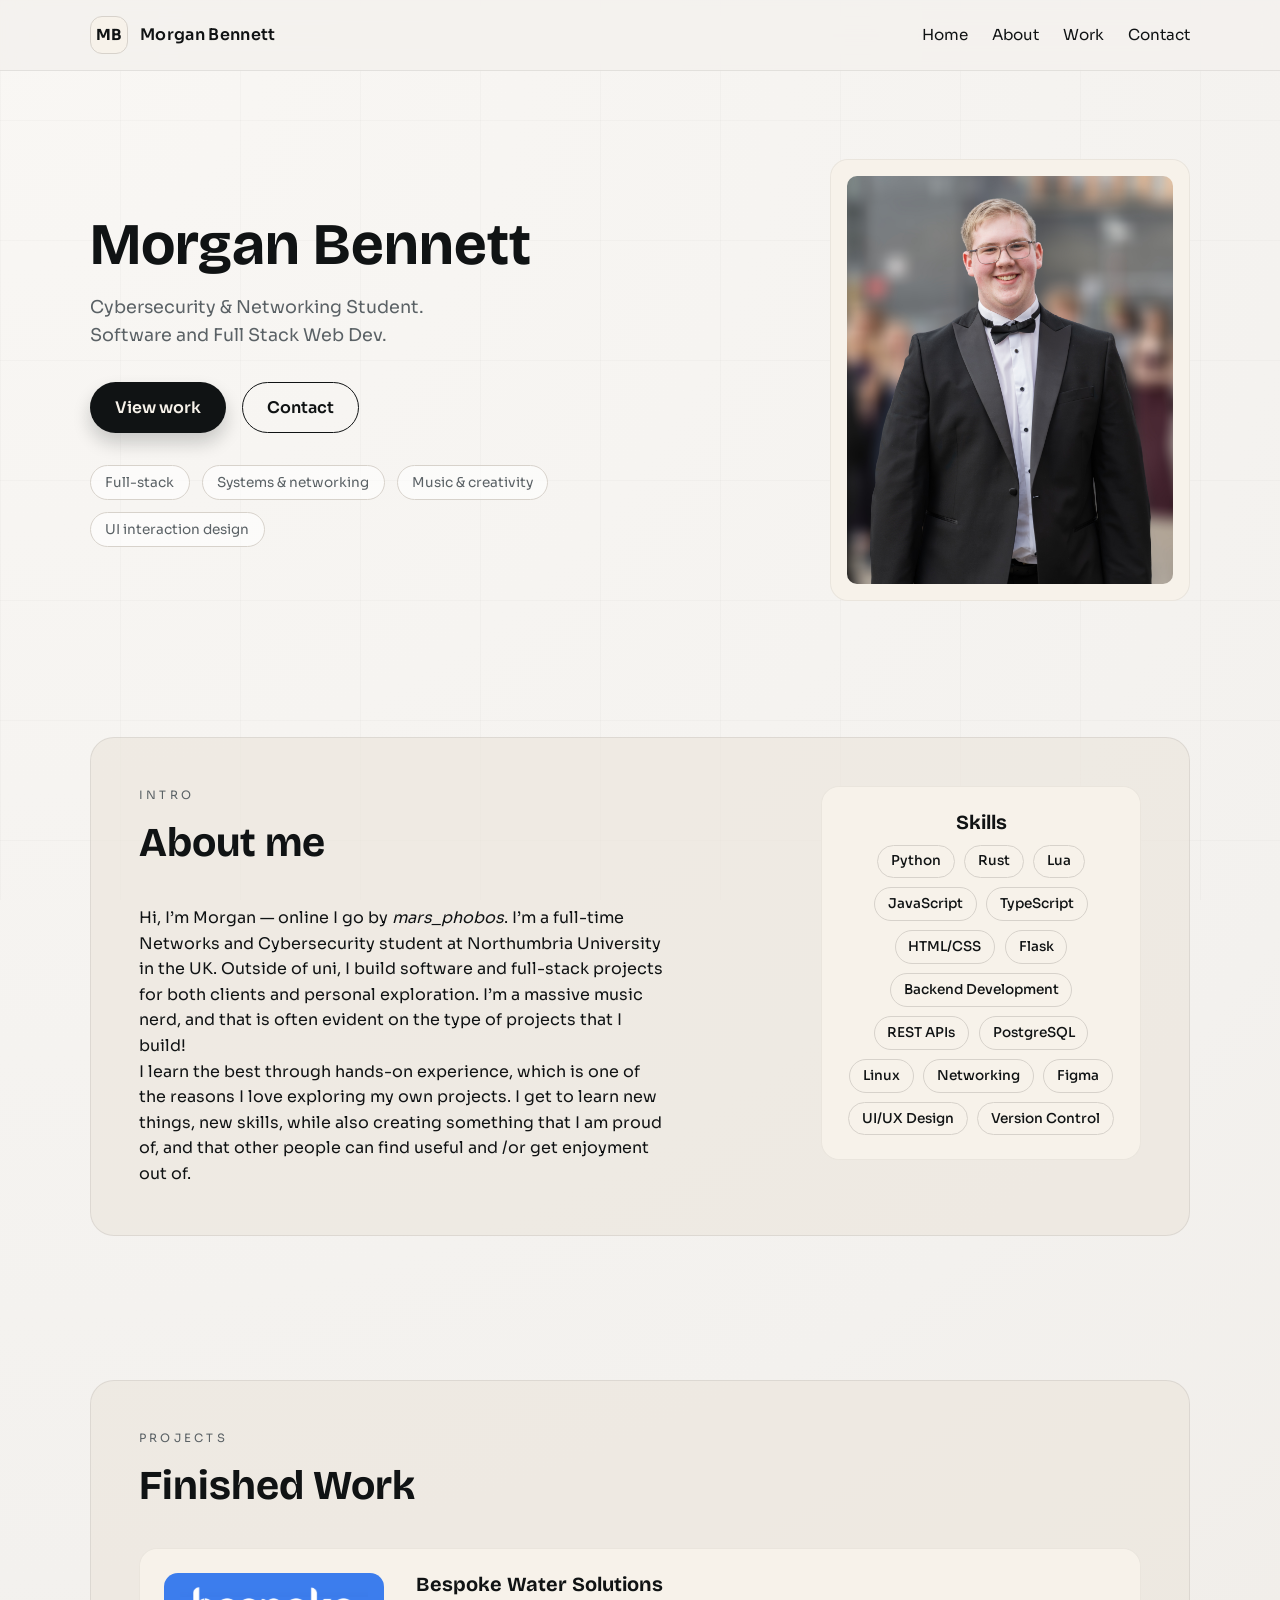
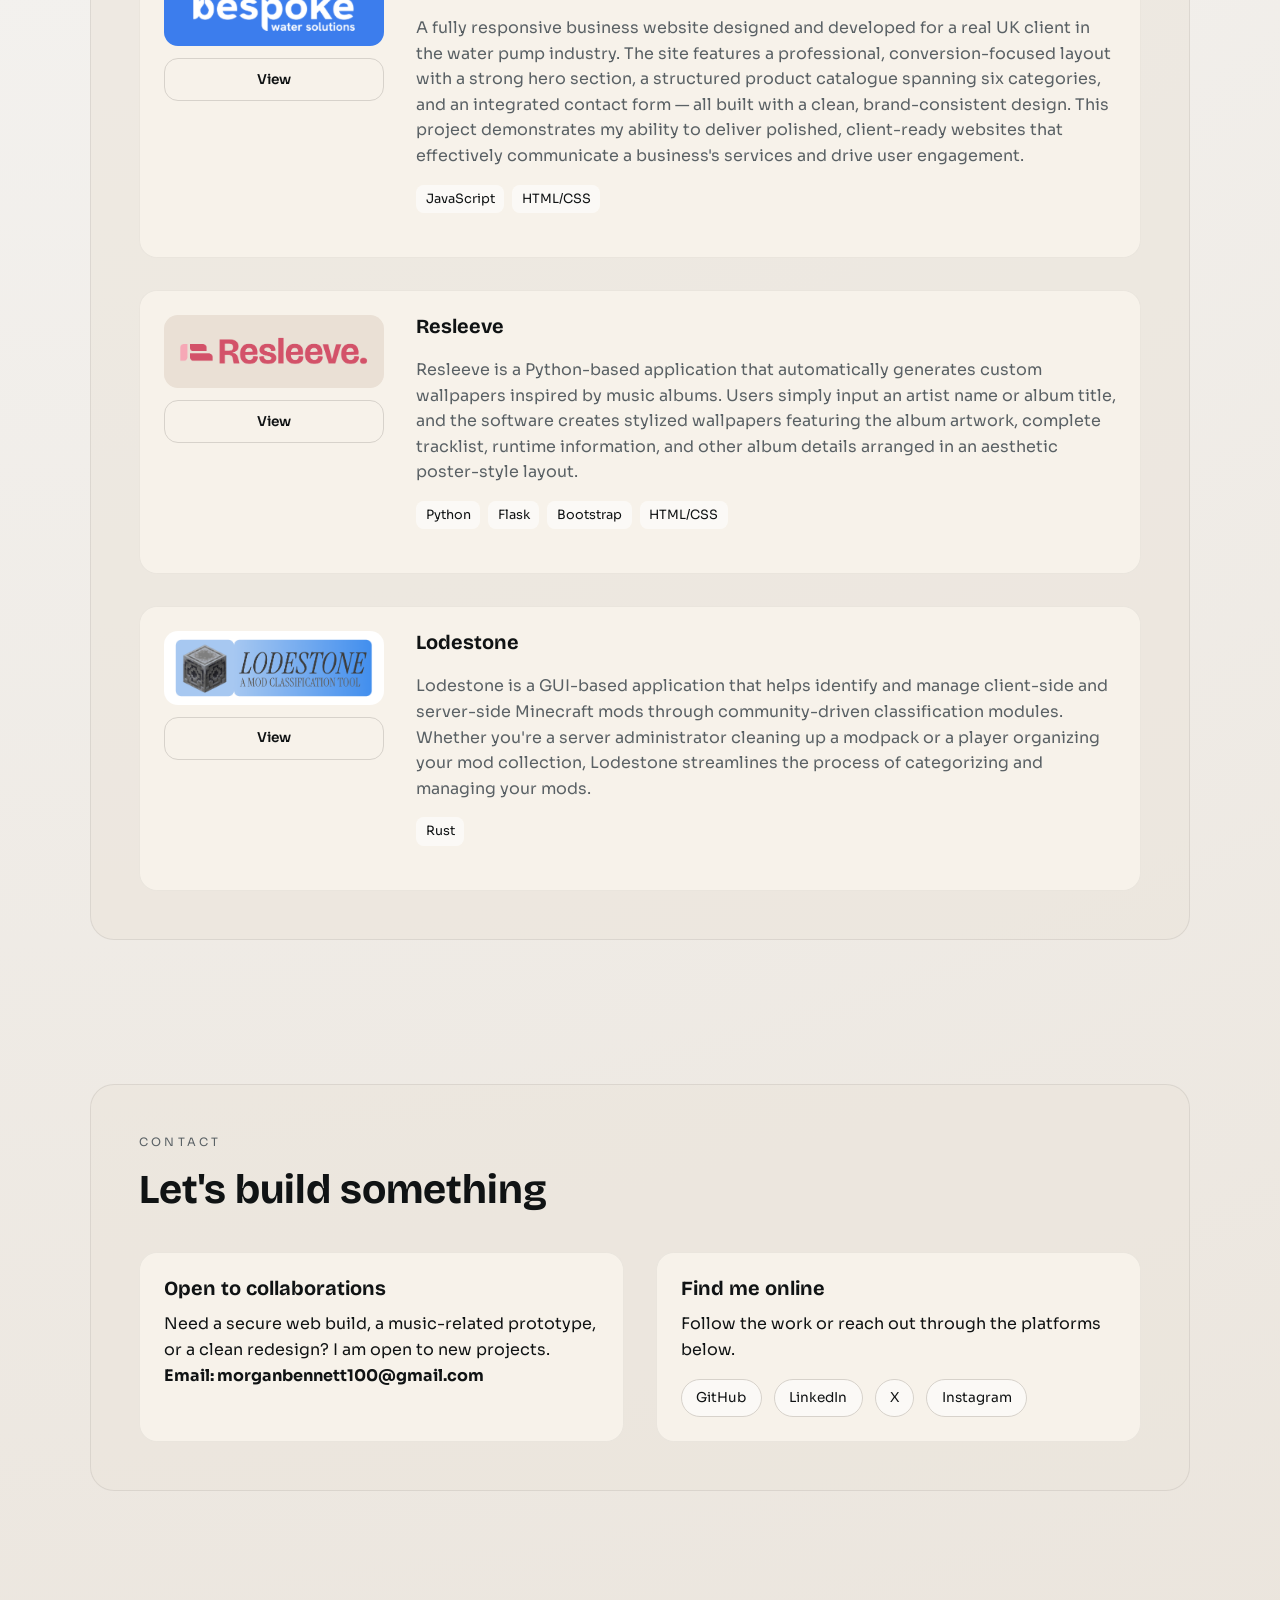
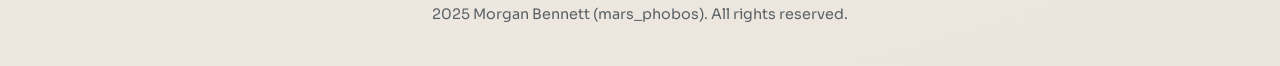
==== commit 3d62d98b: "Update index.html" ====
--- a/index.html
+++ b/index.html
@@ -729,32 +729,7 @@
                         </div>
                     </div>
                 </article>
-                <!-- MINECRAFT -->
-                <article class="project reveal">
-                    <div class="project-cover">
-                        <img src="banner.jpg" alt="Minecraft preview">
-                        <div class="project-action">
-                            <a class="btn link" href="https://mc.marsphobos.com" target="_blank" rel="noreferrer">View</a>
-                        </div>
-                    </div>
-                    <div class="project-body">
-                        <div class="project-top">
-                            <h3>Create: Perfect World SMP Site </h3>
-                        </div>
-                        <p>The official home of the Lightweight Create 6.0 Modpack, a modern and responsive site built for fans of MrBeardstone’s Create: Perfect World – Post Production YouTube series. This site offers everything you need to explore, download, and stay updated on the Vanilla+ experience built around Minecraft 1.21.1 and the Create mod.
-
-                            Designed as a central hub for players, the site highlights features of the pack, mod details, installation guides, and updates — all while reflecting the creativity and polish of the Minecraft world it supports.
-
-                        </p>
-                        <div class="project-tech">
-                            <span>Minecraft</span>
-                            <span>Server</span>
-                            <span>Java</span>
-                            <span>Python</span>
-                            <span>API</span>
-                        </div>
-                    </div>
-                </article>
+                
             </div>
         </div>
     </div>
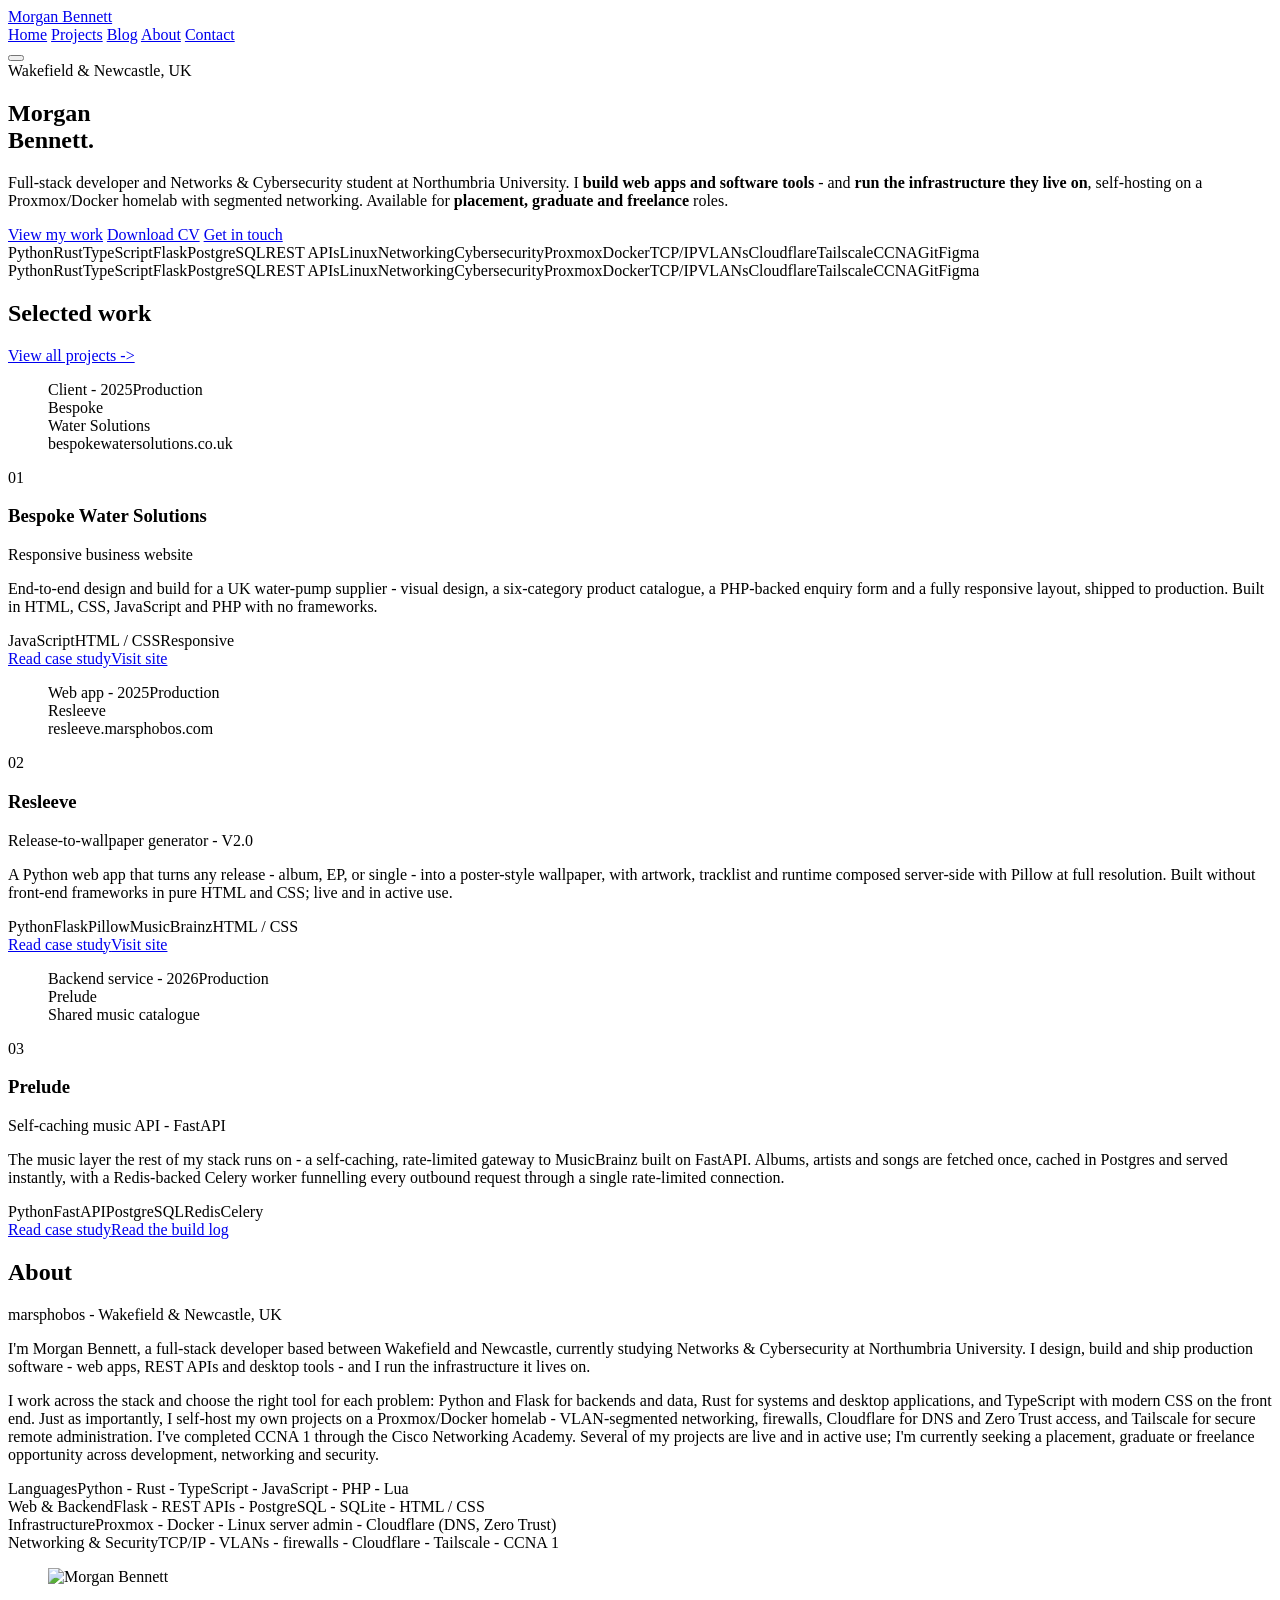
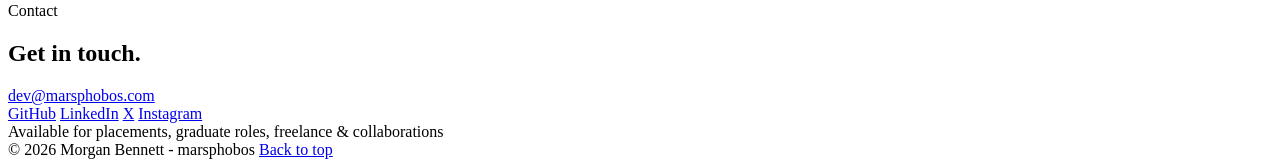
==== commit dd71f234: "Migrate posts to folder-based URL structure Moves blog/project pages to directory index routes and u" ====
--- a/index.html
+++ b/index.html
@@ -3,807 +3,464 @@
 <head>
     <meta charset="UTF-8">
     <meta name="viewport" content="width=device-width, initial-scale=1.0">
-    <title>Morgan Bennett | Full Stack Developer</title>
+
+    <title>Morgan Bennett - Full-Stack Developer &amp; Networks / Cybersecurity | Newcastle, UK</title>
+    <meta name="description" content="Morgan Bennett - full-stack developer (Python, Rust, TypeScript) and Networks &amp; Cybersecurity student at Northumbria University, based in Wakefield &amp; Newcastle, UK. I build production web apps and self-host them on a Proxmox/Docker homelab with segmented networking. CCNA 1 completed. Available for placement, graduate and freelance roles.">
+    <meta name="author" content="Morgan Bennett">
+    <meta name="theme-color" content="#f0ebe8">
+    <link rel="canonical" href="https://www.marsphobos.com/">
     <link rel="icon" href="favicon.svg" type="image/svg+xml">
+
+    <meta property="og:type" content="website">
+    <meta property="og:site_name" content="Morgan Bennett">
+    <meta property="og:title" content="Morgan Bennett - Full-Stack Developer &amp; Networks / Cybersecurity">
+    <meta property="og:description" content="Full-stack developer and Networks &amp; Cybersecurity student at Northumbria University. I build production web apps and run the infrastructure they live on - Proxmox, Docker, segmented networking. Available for placement, graduate &amp; freelance roles.">
+    <meta property="og:url" content="https://www.marsphobos.com/">
+    <meta property="og:image" content="https://www.marsphobos.com/banner.jpg">
+    <meta property="og:image:width" content="1920">
+    <meta property="og:image:height" content="1080">
+    <meta name="twitter:card" content="summary_large_image">
+    <meta name="twitter:title" content="Morgan Bennett - Full-Stack Developer &amp; Networks / Cybersecurity">
+    <meta name="twitter:description" content="Full-stack developer and Networks &amp; Cybersecurity student at Northumbria. I build web apps and run the infrastructure they live on. Available for placement, graduate &amp; freelance roles.">
+    <meta name="twitter:image" content="https://www.marsphobos.com/banner.jpg">
+    <meta name="twitter:site" content="@mars_ph0b05">
 
     <link rel="preconnect" href="https://fonts.googleapis.com">
     <link rel="preconnect" href="https://fonts.gstatic.com" crossorigin>
-    <link href="https://fonts.googleapis.com/css2?family=Bricolage+Grotesque:wght@500;700&family=Sora:wght@300;400;500;600&display=swap" rel="stylesheet">
-    <style> 
-        :root {
-            --bg: #f3f1ee;
-            --ink: #101314;
-            --muted: #5a6165;
-            --accent: #c76a2f;
-            --accent-dark: #8f4a22;
-            --card: #f7f2ea;
-            --line: #d7d2cb;
-            --shadow: rgba(16, 19, 20, 0.12);
-            --radius: 18px;
-            --max-width: 1100px;
-            --transition: 220ms ease;
-        }
-
-        * {
-            margin: 0;
-            padding: 0;
-            box-sizing: border-box;
-        }
-
-        body {
-            font-family: "Sora", "Segoe UI", Arial, sans-serif;
-            background: radial-gradient(circle at top left, #f9f7f4 0%, var(--bg) 45%, #ebe5dd 100%);
-            color: var(--ink);
-            line-height: 1.6;
-            min-height: 100vh;
-        }
-
-        body::before {
-            content: "";
-            position: fixed;
-            inset: 0;
-            background-image:
-                linear-gradient(rgba(16, 19, 20, 0.05) 1px, transparent 1px),
-                linear-gradient(90deg, rgba(16, 19, 20, 0.05) 1px, transparent 1px);
-            background-size: 120px 120px;
-            pointer-events: none;
-            opacity: 0.4;
-            z-index: -1;
-        }
-
-        img {
-            max-width: 100%;
-            display: block;
-        }
-
-        a {
-            color: inherit;
-            text-decoration: none;
-        }
-
-        .container {
-            width: min(100% - 2.5rem, var(--max-width));
-            margin: 0 auto;
-        }
-
-        .site-header {
-            position: sticky;
-            top: 0;
-            z-index: 10;
-            background: rgba(243, 241, 238, 0.92);
-            backdrop-filter: blur(14px);
-            border-bottom: 1px solid rgba(16, 19, 20, 0.08);
-        }
-
-        .nav {
-            display: flex;
-            align-items: center;
-            justify-content: space-between;
-            padding: 1rem 0;
-        }
-
-        .brand {
-            display: flex;
-            align-items: center;
-            gap: 0.75rem;
-            font-weight: 600;
-            letter-spacing: 0.02em;
-        }
-
-        .brand-mark {
-            width: 38px;
-            height: 38px;
-            border-radius: 12px;
-            border: 1px solid var(--line);
-            display: grid;
-            place-items: center;
-            font-weight: 700;
-            font-size: 0.95rem;
-            background: var(--card);
-        }
-
-        .nav-links {
-            display: flex;
-            gap: 1.5rem;
-            font-size: 0.95rem;
-        }
-
-        .nav-links a {
-            padding: 0.25rem 0;
-            position: relative;
-        }
-
-        .nav-links a::after {
-            content: "";
-            position: absolute;
-            left: 0;
-            bottom: -6px;
-            width: 0;
-            height: 2px;
-            background: var(--accent);
-            transition: width var(--transition);
-        }
-
-        .nav-links a:hover::after,
-        .nav-links a:focus::after {
-            width: 100%;
-        }
-
-        .menu-toggle {
-            display: none;
-            border: 1px solid var(--line);
-            background: var(--card);
-            padding: 0.35rem 0.75rem;
-            border-radius: 999px;
-            font-size: 0.85rem;
-            font-weight: 600;
-            letter-spacing: 0.04em;
-        }
-
-        h1, h2, h3 {
-            font-family: "Bricolage Grotesque", "Segoe UI", Arial, sans-serif;
-            line-height: 1.1;
-        }
-
-        h1 {
-            font-size: clamp(2.6rem, 4.6vw, 4.4rem);
-            margin-bottom: 1rem;
-        }
-
-        h2 {
-            font-size: clamp(2rem, 3.2vw, 2.8rem);
-            margin-bottom: 1.5rem;
-        }
-
-        h3 {
-            font-size: 1.25rem;
-            margin-bottom: 0.75rem;
-        }
-
-        .eyebrow {
-            text-transform: uppercase;
-            letter-spacing: 0.28em;
-            font-size: 0.72rem;
-            color: var(--muted);
-            margin-bottom: 1rem;
-        }
-
-        .hero {
-            padding: 5.5rem 0 4rem;
-        }
-
-        .hero-grid {
-            display: grid;
-            grid-template-columns: repeat(2, minmax(0, 1fr));
-            gap: 3.5rem;
-            align-items: center;
-        }
-
-        .lead {
-            color: var(--muted);
-            font-size: 1.1rem;
-            margin-bottom: 2rem;
-        }
-
-        .hero-actions {
-            display: flex;
-            gap: 1rem;
-            flex-wrap: wrap;
-            margin-bottom: 2rem;
-        }
-
-        .btn {
-            display: inline-flex;
-            align-items: center;
-            justify-content: center;
-            padding: 0.75rem 1.5rem;
-            border-radius: 999px;
-            font-weight: 600;
-            border: 1px solid transparent;
-            transition: transform var(--transition), box-shadow var(--transition), background var(--transition);
-        }
-
-        .btn.primary {
-            background: var(--ink);
-            color: var(--card);
-            box-shadow: 0 10px 18px rgba(16, 19, 20, 0.2);
-        }
-
-        .btn.primary:hover {
-            transform: translateY(-2px);
-        }
-
-        .btn.ghost {
-            border-color: var(--ink);
-            color: var(--ink);
-            background: transparent;
-        }
-
-        .hero-tags {
-            display: flex;
-            flex-wrap: wrap;
-            gap: 0.75rem;
-        }
-
-        .tag {
-            padding: 0.35rem 0.9rem;
-            border: 1px solid var(--line);
-            border-radius: 999px;
-            font-size: 0.85rem;
-            color: var(--muted);
-            background: rgba(255, 255, 255, 0.6);
-        }
-
-        .hero-art {
-            display: grid;
-            gap: 1.5rem;
-            justify-items: end;
-        }
-
-        .portrait-card {
-            background: var(--card);
-            border-radius: var(--radius);
-            padding: 1rem;
-            border: 1px solid rgba(16, 19, 20, 0.06);
-            align-self: center;
-        }
-
-        .portrait-card {
-            max-width: 360px;
-        }
-
-        .portrait-card img {
-            border-radius: calc(var(--radius) - 8px);
-            aspect-ratio: 4 / 5;
-            object-fit: cover;
-            object-position: center 20%;
-
-
-        }
-
-        .portrait-caption {
-            margin-top: 0.75rem;
-            font-size: 0.9rem;
-            color: var(--muted);
-        }
-
-        .portrait-caption:empty {
-            display: none;
-        }
-
-        .section {
-            padding: 4.5rem 0;
-            position: relative;
-        }
-
-        .section-shell {
-            background: rgba(236, 229, 220, 0.65);
-            border: 1px solid rgba(16, 19, 20, 0.08);
-            border-radius: calc(var(--radius) + 6px);
-            padding: 3rem;
-        }
-
-        .section-head {
-            margin-bottom: 2.5rem;
-        }
-
-        .about-grid {
-            display: grid;
-            grid-template-columns: 1.1fr 0.9fr;
-            gap: 2.5rem;
-            align-items: start;
-        }
-
-        .about-copy {
-            align-self: start;
-        }
-
-        .info-card {
-            background: var(--card);
-            border-radius: var(--radius);
-            padding: 1.5rem;
-            border: 1px solid rgba(16, 19, 20, 0.06);
-            width: 100%;
-            max-width: 320px;
-            text-align: center;
-            justify-self: end;
-            align-self: start;
-        }
-
-        .pill-grid {
-            display: flex;
-            flex-wrap: wrap;
-            gap: 0.6rem;
-            margin-top: 0.5rem;
-            justify-content: center;
-        }
-
-        .pill {
-            padding: 0.3rem 0.8rem;
-            border-radius: 999px;
-            border: 1px solid var(--line);
-            background: transparent;
-            color: var(--ink);
-            font-size: 0.85rem;
-            font-weight: 500;
-        }
-
-        .work-section {
-            background: transparent;
-            border-top: none;
-            border-bottom: none;
-        }
-
-        .project-list {
-            display: grid;
-            gap: 2rem;
-        }
-
-        .project {
-            display: grid;
-            grid-template-columns: 220px 1fr;
-            gap: 2rem;
-            background: var(--card);
-            border-radius: var(--radius);
-            padding: 1.5rem;
-            border: 1px solid rgba(16, 19, 20, 0.06);
-        }
-
-        .project-cover img {
-            border-radius: 14px;
-            width: 100%;
-            aspect-ratio: 3 / 1;       /* consistent wide banner shape */
-            object-fit: cover;
-            object-position: center;   /* ensures focal point is centred */
-            display: block;
-        }
-
-        .project-cover img[alt="Resleeve preview"] {
-            object-fit: contain;
-            background-color: #EAE0D5; /* match the logo's background colour */
-            padding: 5px;             /* optional: add breathing room around the logo */
-        }
-
-        .project-cover img[alt="BWS preview"] {
-            object-fit: contain;
-            background-color: #3C7DED; /* match the logo's background colour */
-            padding: 5px;             /* optional: add breathing room around the logo */
-        }
-
-        .project-cover img[alt="Resleeve preview"] {
-            object-fit: contain;
-            background-color: #EAE0D5; /* match the logo's background colour */
-            padding: 5px;             /* optional: add breathing room around the logo */
-        }
-
-        .project-cover img[alt="Lodestone preview"] {
-            object-fit: contain;
-            background-color: #FFFFFF; /* match the logo's background colour */
-            padding: 5px;             /* optional: add breathing room around the logo */
-        }
-
-        .project-action {
-            margin-top: 0.75rem;
-        }
-
-        .btn.link {
-            border: 1px solid var(--line);
-            color: var(--ink);
-            background: transparent;
-            padding: 0.6rem 1.2rem;
-            border-radius: 14px;
-            font-size: 0.85rem;
-            font-weight: 600;
-            display: inline-flex;
-            align-items: center;
-            justify-content: center;
-            transition: background var(--transition), border-color var(--transition);
-            width: 100%;
-        }
-
-        .btn.link:hover {
-            border-color: rgba(16, 19, 20, 0.3);
-            background: rgba(255, 255, 255, 0.7);
-        }
-
-        .project-top {
-            display: flex;
-            align-items: center;
-            gap: 0.75rem;
-            margin-bottom: 0.5rem;
-        }
-
-        .project-badge {
-            background: var(--accent);
-            color: white;
-            font-size: 0.75rem;
-            padding: 0.2rem 0.6rem;
-            border-radius: 999px;
-            text-transform: uppercase;
-            letter-spacing: 0.1em;
-        }
-
-        .project-body p {
-            color: var(--muted);
-            margin-bottom: 1rem;
-        }
-
-        .project-tech {
-            display: flex;
-            flex-wrap: wrap;
-            gap: 0.5rem;
-            margin-bottom: 1.25rem;
-        }
-
-        .project-tech span {
-            font-size: 0.8rem;
-            background: rgba(255, 255, 255, 0.6);
-            color: var(--ink);
-            padding: 0.25rem 0.6rem;
-            border-radius: 8px;
-        }
-
-        .project-links a {
-            font-weight: 600;
-            color: var(--ink);
-        }
-
-        .contact-grid {
-            display: grid;
-            grid-template-columns: 1fr 1fr;
-            gap: 2rem;
-        }
-
-        .contact-card {
-            background: var(--card);
-            border-radius: var(--radius);
-            padding: 1.5rem;
-            border: 1px solid rgba(16, 19, 20, 0.06);
-        }
-
-        .links {
-            display: flex;
-            flex-wrap: wrap;
-            gap: 0.75rem;
-            margin-top: 1rem;
-        }
-
-        .links a {
-            border: 1px solid var(--line);
-            padding: 0.45rem 0.9rem;
-            border-radius: 999px;
-            font-size: 0.85rem;
-            background: rgba(255, 255, 255, 0.6);
-        }
-
-        footer {
-            padding: 2.5rem 0;
-            text-align: center;
-            color: var(--muted);
-            font-size: 0.9rem;
-        }
-
-        .reveal {
-            opacity: 0;
-            transform: translateY(16px);
-            transition: opacity 600ms ease, transform 600ms ease;
-        }
-
-        .reveal.is-visible {
-            opacity: 1;
-            transform: translateY(0);
-        }
-
-        @media (max-width: 900px) {
-            .hero-grid,
-            .about-grid,
-            .contact-grid {
-                grid-template-columns: 1fr;
-            }
-
-            .hero-grid {
-                gap: 2rem;
-            }
-
-            .hero-copy {
-                order: 2;
-            }
-
-            .hero-art {
-                order: 1;
-            }
-
-            .hero-art {
-                justify-items: center;
-            }
-
-            .project {
-                grid-template-columns: 1fr;
-            }
-
-            .info-card {
-                justify-self: center;
-            }
-
-            .about-copy p + p {
-                margin-top: 1rem;
-            }
-
-            .contact-grid {
-                justify-items: center;
-                justify-content: center;
-            }
-
-            .contact-card {
-                width: 100%;
-                max-width: 420px;
-                margin: 0 auto;
-            }
-        }
-
-        @media (max-width: 760px) {
-            .nav-links {
-                position: fixed;
-                top: 68px;
-                right: 1.25rem;
-                background: var(--card);
-                flex-direction: column;
-                padding: 1rem 1.5rem;
-                border-radius: 16px;
-                box-shadow: 0 16px 30px var(--shadow);
-                opacity: 0;
-                pointer-events: none;
-                transform: translateY(-10px);
-                transition: var(--transition);
-            }
-
-            .nav-links.open {
-                opacity: 1;
-                pointer-events: auto;
-                transform: translateY(0);
-            }
-
-            .menu-toggle {
-                display: inline-flex;
-            }
-        }
-
-        @media (max-width: 560px) {
-            .hero {
-                padding-top: 4.5rem;
-            }
-
-            .hero-actions {
-                flex-direction: column;
-                align-items: stretch;
-            }
-        }
-    </style>
+    <link href="https://fonts.googleapis.com/css2?family=Syne:wght@500;600;700;800&family=Bricolage+Grotesque:opsz,wght@12..96,400;12..96,500;12..96,600;12..96,700&display=swap" rel="stylesheet">
+
+    <script type="application/ld+json">
+    {
+      "@context": "https://schema.org",
+      "@type": "Person",
+      "name": "Morgan Bennett",
+      "alternateName": "mars_phobos",
+      "url": "https://www.marsphobos.com/",
+      "image": "https://www.marsphobos.com/assets/portrait.jpg",
+      "jobTitle": ["Full-Stack Developer", "Networks & Cybersecurity Student"],
+      "description": "Full-stack developer (Python, Rust, TypeScript) and Networks & Cybersecurity student at Northumbria University, based in Wakefield & Newcastle, UK. Designs and ships production web apps, APIs and tools, and self-hosts them on a Proxmox/Docker homelab with VLAN-segmented networking, firewalls, Cloudflare (DNS, Zero Trust) and Tailscale remote access. CCNA 1 (Cisco Networking Academy) completed. Available for placement, graduate and freelance roles across software development, networking and security.",
+      "address": { "@type": "PostalAddress", "addressLocality": "Newcastle upon Tyne", "addressRegion": "England", "addressCountry": "GB" },
+      "alumniOf": { "@type": "CollegeOrUniversity", "name": "Northumbria University" },
+      "knowsAbout": ["Full-stack development", "Web development", "Software engineering", "Cybersecurity", "Network security", "Computer networking", "TCP/IP", "VLANs", "Firewalls", "Proxmox", "Docker", "Self-hosting", "Linux server administration", "Cloudflare", "Cloudflare Zero Trust", "Tailscale", "Cisco CCNA", "Python", "Flask", "Rust", "TypeScript", "JavaScript", "PostgreSQL", "REST APIs", "Git", "UI/UX design"],
+      "knowsLanguage": "English",
+      "hasCredential": {
+        "@type": "EducationalOccupationalCredential",
+        "credentialCategory": "certificate",
+        "name": "CCNA 1: Introduction to Networks",
+        "recognizedBy": { "@type": "Organization", "name": "Cisco Networking Academy" }
+      },
+      "seeks": {
+        "@type": "Demand",
+        "name": "Placement, graduate and freelance roles in software development, networking and cybersecurity"
+      },
+      "email": "mailto:dev@marsphobos.com",
+      "sameAs": [
+        "https://github.com/m4r5-ph0b05",
+        "https://www.linkedin.com/in/morgan-bennett-817800295/",
+        "https://x.com/mars_ph0b05",
+        "https://www.instagram.com/m_4rs_/"
+      ]
+    }
+    </script>
+    <script type="application/ld+json">
+    {
+      "@context": "https://schema.org",
+      "@type": "ProfilePage",
+      "name": "Morgan Bennett - Full-Stack Developer Profile",
+      "url": "https://www.marsphobos.com/",
+      "mainEntity": {
+        "@type": "Person",
+        "name": "Morgan Bennett",
+        "alternateName": "mars_phobos",
+        "url": "https://www.marsphobos.com/",
+        "image": "https://www.marsphobos.com/assets/portrait.jpg",
+        "jobTitle": ["Full-Stack Developer", "Networks & Cybersecurity Student"],
+        "sameAs": [
+          "https://github.com/m4r5-ph0b05",
+          "https://www.linkedin.com/in/morgan-bennett-817800295/",
+          "https://x.com/mars_ph0b05",
+          "https://www.instagram.com/m_4rs_/"
+        ]
+      }
+    }
+    </script>
+    <script type="application/ld+json">
+    {
+      "@context": "https://schema.org",
+      "@type": "WebSite",
+      "name": "Morgan Bennett",
+      "url": "https://www.marsphobos.com/",
+      "author": { "@type": "Person", "name": "Morgan Bennett" }
+    }
+    </script>
+
+    <link rel="stylesheet" href="styles.css">
 </head>
-<body>
-<header class="site-header">
+<body id="top">
+
+<header class="site-header" id="header">
     <div class="container nav">
-        <a href="#home" class="brand">
-            <span class="brand-mark">MB</span>
-            <span class="brand-text">Morgan Bennett</span>
-        </a>
-        <nav class="nav-links" id="navLinks">
-            <a href="#home">Home</a>
-            <a href="#about">About</a>
-            <a href="#work">Work</a>
+        <a href="#top" class="brand">Morgan Bennett</a>
+        <nav class="nav-links" id="navLinks" aria-label="Primary">
+            <a href="#top" aria-current="page">Home</a>
+            <a href="/projects/">Projects</a>
+            <a href="/blog/">Blog</a>
+            <a href="/about/">About</a>
             <a href="#contact">Contact</a>
         </nav>
-        <button class="menu-toggle" id="menuToggle" type="button" aria-expanded="false">Menu</button>
+        <button class="menu-toggle" id="menuToggle" type="button" aria-label="Toggle menu" aria-expanded="false"><span></span><span></span><span></span></button>
     </div>
 </header>
 
-<section id="home" class="hero">
+<!-- ===== HERO ===== -->
+<section class="hero">
     <div class="container hero-grid">
-        <div class="hero-copy reveal">
-            <h1>Morgan Bennett</h1>
-            <p class="lead">Cybersecurity & Networking Student.<br>Software and Full Stack Web Dev.</p>
+        <div class="hero-copy">
+<span class="eyebrow hero-eyebrow">Wakefield &amp; Newcastle, UK</span>
+<h1>Morgan<br>Bennett<span class="dot">.</span></h1>
+            <p class="hero-statement">Full-stack developer and Networks &amp; Cybersecurity student at Northumbria University. I <b>build web apps and software tools</b> - and <b>run the infrastructure they live on</b>, self-hosting on a Proxmox/Docker homelab with segmented networking. Available for <b>placement, graduate and freelance</b> roles.</p>
             <div class="hero-actions">
-                <a class="btn primary" href="#work">View work</a>
-                <a class="btn ghost" href="#contact">Contact</a>
-            </div>
-            <div class="hero-tags">
-                <span class="tag">Full-stack</span>
-                <span class="tag">Systems & networking</span>
-                <span class="tag">Music & creativity</span>
-                <span class="tag">UI interaction design</span>
+                <a class="btn btn--accent" href="/projects/">View my work</a>
+                <a class="btn btn--lineInk" href="Morgan-Bennett-CV.pdf" download>Download CV</a>
+                <a class="btn btn--lineInk" href="#contact">Get in touch</a>
             </div>
         </div>
-        <div class="hero-art reveal">
-            <div class="portrait-card">
-                <img src="AMG-3351.jpg" alt="Morgan Bennett portrait">
-                <div class="portrait-caption"></div>
+        <div class="hero-visual"><canvas id="gem"></canvas></div>
+    </div>
+    <div class="ticker" aria-hidden="true">
+        <div class="ticker-window">
+            <div class="ticker-track">
+                <span>Python</span><span>Rust</span><span>TypeScript</span><span>Flask</span><span>PostgreSQL</span><span>REST APIs</span><span>Linux</span><span>Networking</span><span>Cybersecurity</span><span>Proxmox</span><span>Docker</span><span>TCP/IP</span><span>VLANs</span><span>Cloudflare</span><span>Tailscale</span><span>CCNA</span><span>Git</span><span>Figma</span>
+                <span>Python</span><span>Rust</span><span>TypeScript</span><span>Flask</span><span>PostgreSQL</span><span>REST APIs</span><span>Linux</span><span>Networking</span><span>Cybersecurity</span><span>Proxmox</span><span>Docker</span><span>TCP/IP</span><span>VLANs</span><span>Cloudflare</span><span>Tailscale</span><span>CCNA</span><span>Git</span><span>Figma</span>
             </div>
         </div>
     </div>
 </section>
 
-<section id="about" class="section">
-    <div class="container">
-        <div class="section-shell">
+<main>
+    <!-- ===== WORK ===== -->
+    <section class="section" id="work">
+        <div class="container">
+            <div class="section-head reveal">
+                <h2>Selected work</h2>
+                <a class="count" href="/projects/">View all projects -&gt;</a>
+            </div>
+            <div class="work-list">
+                <article class="proj reveal">
+                    <figure class="proj-media">
+                        <div class="plate shot" style="background-image:url('assets/projects/bespoke.jpg')">
+                            <div class="plate-top"><span>Client - 2025</span><span class="stage prod">Production</span></div>
+                            <div class="plate-word">Bespoke<br>Water&nbsp;Solutions</div>
+                            <div class="plate-url">bespokewatersolutions.co.uk</div>
+                        </div>
+                    </figure>
+                    <div class="proj-body">
+                        <span class="proj-no">01</span>
+                        <h3 class="proj-title">Bespoke Water Solutions</h3>
+                        <div class="proj-kicker">Responsive business website</div>
+                        <p class="proj-desc">End-to-end design and build for a UK water-pump supplier - visual design, a six-category product catalogue, a PHP-backed enquiry form and a fully responsive layout, shipped to production. Built in HTML, CSS, JavaScript and PHP with no frameworks.</p>
+                        <div class="proj-tech"><span>JavaScript</span><span>HTML / CSS</span><span>Responsive</span></div>
+                        <div class="proj-links"><a class="proj-link" href="/projects/bespoke-water-solutions/">Read case study</a><a class="proj-link" href="https://bespokewatersolutions.co.uk" target="_blank" rel="noopener noreferrer">Visit site</a></div>
+                    </div>
+                </article>
+
+                <article class="proj reveal">
+                    <figure class="proj-media">
+                        <div class="plate shot" style="background-image:url('assets/projects/resleeve.jpg')">
+                            <div class="plate-top"><span>Web app - 2025</span><span class="stage prod">Production</span></div>
+                            <div class="plate-word">Resleeve</div>
+                            <div class="plate-url">resleeve.marsphobos.com</div>
+                        </div>
+                    </figure>
+                    <div class="proj-body">
+                        <span class="proj-no">02</span>
+                        <h3 class="proj-title">Resleeve</h3>
+                        <div class="proj-kicker">Release-to-wallpaper generator - V2.0</div>
+                        <p class="proj-desc">A Python web app that turns any release - album, EP, or single - into a poster-style wallpaper, with artwork, tracklist and runtime composed server-side with Pillow at full resolution. Built without front-end frameworks in pure HTML and CSS; live and in active use.</p>
+                        <div class="proj-tech"><span>Python</span><span>Flask</span><span>Pillow</span><span>MusicBrainz</span><span>HTML / CSS</span></div>
+                        <div class="proj-links"><a class="proj-link" href="/projects/resleeve/">Read case study</a><a class="proj-link" href="https://resleeve.marsphobos.com" target="_blank" rel="noopener noreferrer">Visit site</a></div>
+                    </div>
+                </article>
+
+                <article class="proj reveal">
+                    <figure class="proj-media">
+                        <div class="plate shot" style="background-image:url('assets/projects/prelude.jpg')">
+                            <div class="plate-top"><span>Backend service - 2026</span><span class="stage prod">Production</span></div>
+                            <div class="plate-word">Prelude</div>
+                            <div class="plate-url">Shared music catalogue</div>
+                        </div>
+                    </figure>
+                    <div class="proj-body">
+                        <span class="proj-no">03</span>
+                        <h3 class="proj-title">Prelude</h3>
+                        <div class="proj-kicker">Self-caching music API - FastAPI</div>
+                        <p class="proj-desc">The music layer the rest of my stack runs on - a self-caching, rate-limited gateway to MusicBrainz built on FastAPI. Albums, artists and songs are fetched once, cached in Postgres and served instantly, with a Redis-backed Celery worker funnelling every outbound request through a single rate-limited connection.</p>
+                        <div class="proj-tech"><span>Python</span><span>FastAPI</span><span>PostgreSQL</span><span>Redis</span><span>Celery</span></div>
+                        <div class="proj-links"><a class="proj-link" href="/projects/prelude/">Read case study</a><a class="proj-link" href="/posts/building-prelude/">Read the build log</a></div>
+                    </div>
+                </article>
+            </div>
+        </div>
+    </section>
+
+    <!-- ===== ABOUT ===== -->
+    <section class="section about" id="about">
+        <div class="container">
+            <div class="section-head reveal">
+                <h2>About</h2>
+                <span class="count">marsphobos - Wakefield &amp; Newcastle, UK</span>
+            </div>
             <div class="about-grid">
-                <div class="about-copy">
-                    <div class="section-head reveal">
-                        <p class="eyebrow">intro</p>
-                        <h2>About me</h2>
-                    </div>
-                    <div class="reveal">
-                    <p>Hi, I’m Morgan — online I go by <em>mars_phobos</em>. I’m a full-time Networks and Cybersecurity student at Northumbria University in the UK. Outside of uni, I build software and full-stack projects for both clients and personal exploration. I’m a massive music nerd, and that is often evident on the type of projects that I build!</p>
-                    <p>I learn the best through hands-on experience, which is one of the reasons I love exploring my own projects. I get to learn new things, new skills, while also creating something that I am proud of, and that other people can find useful and /or get enjoyment out of.</p>
-
+                <div class="about-copy reveal">
+                    <p>I'm Morgan Bennett, a full-stack developer based between Wakefield and Newcastle, currently studying <span class="accentword">Networks &amp; Cybersecurity</span> at Northumbria University. I design, build and ship production software - web apps, REST APIs and desktop tools - and I run the infrastructure it lives on.</p>
+                    <p class="dim">I work across the stack and choose the right tool for each problem: Python and Flask for backends and data, Rust for systems and desktop applications, and TypeScript with modern CSS on the front end. Just as importantly, I <span class="accentword">self-host my own projects</span> on a Proxmox/Docker homelab - VLAN-segmented networking, firewalls, Cloudflare for DNS and Zero Trust access, and Tailscale for secure remote administration. I've completed CCNA 1 through the Cisco Networking Academy. Several of my projects are live and in active use; I'm currently seeking a placement, graduate or freelance opportunity across development, networking and security.</p>
+                    <div class="skills">
+                        <div class="row"><span class="cat">Languages</span><span class="items">Python - Rust - TypeScript - JavaScript - PHP - Lua</span></div>
+                        <div class="row"><span class="cat">Web &amp; Backend</span><span class="items">Flask - REST APIs - PostgreSQL - SQLite - HTML / CSS</span></div>
+                        <div class="row"><span class="cat">Infrastructure</span><span class="items">Proxmox - Docker - Linux server admin - Cloudflare (DNS, Zero Trust)</span></div>
+                        <div class="row"><span class="cat">Networking &amp; Security</span><span class="items">TCP/IP - VLANs - firewalls - Cloudflare - Tailscale - CCNA 1</span></div>
                     </div>
                 </div>
-                <div class="info-card reveal">
-                    <h3>Skills</h3>
-                    <div class="pill-grid">
-                        <span class="pill">Python</span>
-                        <span class="pill">Rust</span>
-                        <span class="pill">Lua</span>
-                        <span class="pill">JavaScript</span>
-                        <span class="pill">TypeScript</span>
-                        <span class="pill">HTML/CSS</span>
-                        <span class="pill">Flask</span>
-                        <span class="pill">Backend Development</span>
-                        <span class="pill">REST APIs</span>
-                        <span class="pill">PostgreSQL</span>
-                        <span class="pill">Linux</span>
-                        <span class="pill">Networking</span>
-                        <span class="pill">Figma</span>
-                        <span class="pill">UI/UX Design</span>
-                        <span class="pill">Version Control</span>
-
-                    </div>
+                <div class="about-aside reveal">
+                    <figure class="portrait"><img src="assets/portrait.jpg" alt="Morgan Bennett" width="1000" height="1250"></figure>
                 </div>
             </div>
         </div>
-    </div>
-</section>
-
-<section id="work" class="section work-section">
-    <div class="container">
-        <div class="section-shell">
-            <div class="section-head reveal">
-                <p class="eyebrow">PROJECTS</p>
-                <h2>Finished Work</h2>
-            </div>
-            <div class="project-list">
-                <!-- BWS -->
-                <article class="project reveal">
-                    <div class="project-cover">
-                        <img src="img.png" alt="BWS preview">
-                        <div class="project-action">
-                            <a class="btn link" href="https://bespokewatersolutions.co.uk" target="_blank" rel="noreferrer">View</a>
-                        </div>
-                    </div>
-                    <div class="project-body">
-                        <div class="project-top">
-                            <h3>Bespoke Water Solutions</h3>
-                        </div>
-                        <p>A fully responsive business website designed and developed for a real UK client in the water pump industry. The site features a professional, conversion-focused layout with a strong hero section, a structured product catalogue spanning six categories, and an integrated contact form — all built with a clean, brand-consistent design. This project demonstrates my ability to deliver polished, client-ready websites that effectively communicate a business's services and drive user engagement.</p>
-                        <div class="project-tech">
-                            <span>JavaScript</span>
-                            <span>HTML/CSS</span>
-                        </div>
-                    </div>
-                </article>
-            <!-- RESLEVE -->
-                <article class="project reveal">
-                    <div class="project-cover">
-                        <img src="resleeve%20logo.png" alt="Resleeve preview">
-                        <div class="project-action">
-                            <a class="btn link" href="https://resleeve.marsphobos.com" target="_blank" rel="noreferrer">View</a>
-                        </div>
-                    </div>
-                    <div class="project-body">
-                        <div class="project-top">
-                            <h3>Resleeve</h3>
-                        </div>
-                        <p>Resleeve is a Python-based application that automatically generates custom wallpapers inspired by music albums. Users simply input an artist name or album title, and the software creates stylized wallpapers featuring the album artwork, complete tracklist, runtime information, and other album details arranged in an aesthetic poster-style layout.</p>
-                        <div class="project-tech">
-                            <span>Python</span>
-                            <span>Flask</span>
-                            <span>Bootstrap</span>
-                            <span>HTML/CSS</span>
-                        </div>
-                    </div>
-                </article>
-                <!-- Lodestone -->
-                <article class="project reveal">
-                    <div class="project-cover">
-                        <img src="lodestone%20logo.png" alt="Lodestone preview">
-                        <div class="project-action">
-                            <a class="btn link" href="https://musicranker.duckdns.org" target="_blank" rel="noreferrer">View</a>
-                        </div>
-                    </div>
-                    <div class="project-body">
-                        <div class="project-top">
-                            <h3>Lodestone</h3>
-                        </div>
-                        <p>Lodestone is a GUI-based application that helps identify and manage client-side and server-side Minecraft mods through community-driven classification modules. Whether you're a server administrator cleaning up a modpack or a player organizing your mod collection, Lodestone streamlines the process of categorizing and managing your mods.</p>
-                        <div class="project-tech">
-                            <span>Rust</span>
-                        </div>
-                    </div>
-                </article>
-                
+    </section>
+
+    <!-- ===== CONTACT ===== -->
+    <section class="section contact" id="contact">
+        <div class="container">
+            <span class="eyebrow reveal">Contact</span>
+            <h2 class="reveal">Get in touch<span class="dot">.</span></h2>
+            <a class="contact-email reveal" href="mailto:dev@marsphobos.com">dev@marsphobos.com</a>
+            <div class="contact-foot reveal">
+                <div class="socials">
+                    <a href="https://github.com/m4r5-ph0b05" target="_blank" rel="noopener noreferrer">GitHub</a>
+                    <a href="https://www.linkedin.com/in/morgan-bennett-817800295/" target="_blank" rel="noopener noreferrer">LinkedIn</a>
+                    <a href="https://x.com/mars_ph0b05" target="_blank" rel="noopener noreferrer">X</a>
+                    <a href="https://www.instagram.com/m_4rs_/" target="_blank" rel="noopener noreferrer">Instagram</a>
+                </div>
+                <span class="place">Available for placements, graduate roles, freelance &amp; collaborations</span>
             </div>
         </div>
-    </div>
-</section>
-
-<section id="contact" class="section">
-    <div class="container">
-        <div class="section-shell">
-            <div class="section-head reveal">
-                <p class="eyebrow">Contact</p>
-                <h2>Let's build something</h2>
-            </div>
-            <div class="contact-grid">
-                <div class="contact-card reveal">
-                    <h3>Open to collaborations</h3>
-                    <p>Need a secure web build, a music-related prototype, or a clean redesign? I am open to new projects. <br><strong>Email: <a href="mailto:morganbennett100@gmail.com">morganbennett100@gmail.com</a></strong></p>
-                </div>
-                <div class="contact-card reveal">
-                    <h3>Find me online</h3>
-                    <p>Follow the work or reach out through the platforms below.</p>
-                    <div class="links">
-                        <a href="https://github.com/m4r5-ph0b05" target="_blank" rel="noreferrer">GitHub</a>
-                        <a href="https://www.linkedin.com/in/morgan-bennett-817800295/" target="_blank" rel="noreferrer">LinkedIn</a>
-                        <a href="https://x.com/mars_ph0b05" target="_blank" rel="noreferrer">X</a>
-                        <a href="https://www.instagram.com/m_4rs_/" target="_blank" rel="noreferrer">Instagram</a>
-                    </div>
-                </div>
-            </div>
-        </div>
-    </div>
-</section>
+    </section>
+</main>
 
 <footer>
-    <div class="container">
-        <p>2025 Morgan Bennett (mars_phobos). All rights reserved.</p>
+    <div class="container footer-grid">
+        <span>&copy; <span id="year">2026</span> Morgan Bennett - marsphobos</span>
+        <a href="#top">Back to top</a>
     </div>
 </footer>
 
+<script src="main.js"></script>
+<script src="https://cdnjs.cloudflare.com/ajax/libs/three.js/r128/three.min.js"></script>
 <script>
-    const menuToggle = document.getElementById("menuToggle");
-    const navLinks = document.getElementById("navLinks");
-
-    menuToggle.addEventListener("click", () => {
-        navLinks.classList.toggle("open");
-        const isOpen = navLinks.classList.contains("open");
-        menuToggle.setAttribute("aria-expanded", isOpen ? "true" : "false");
-    });
-
-    document.querySelectorAll('a[href^="#"]').forEach(link => {
-        link.addEventListener("click", event => {
-            const targetId = link.getAttribute("href");
-            const target = document.querySelector(targetId);
-            if (target) {
-                event.preventDefault();
-                navLinks.classList.remove("open");
-                menuToggle.setAttribute("aria-expanded", "false");
-                target.scrollIntoView({ behavior: "smooth", block: "start" });
+    // ===== Hero 3D - Mars system =====
+    (function () {
+        var canvas = document.getElementById("gem");
+        if (!canvas || typeof THREE === "undefined") { if (canvas) canvas.style.display = "none"; return; }
+
+        var renderer;
+        try { renderer = new THREE.WebGLRenderer({ canvas: canvas, alpha: true, antialias: true }); }
+        catch (e) { canvas.style.display = "none"; return; }
+        renderer.setPixelRatio(Math.min(window.devicePixelRatio || 1, 2));
+
+        var scene  = new THREE.Scene();
+        var camera = new THREE.PerspectiveCamera(42, 1, 0.1, 200);
+        camera.position.z = 13;
+
+        // Environment map - same warm/cool gradient as original gem
+        var envCanvas = document.createElement("canvas");
+        envCanvas.width = 64; envCanvas.height = 256;
+        var eg = envCanvas.getContext("2d");
+        var grad = eg.createLinearGradient(0, 0, 0, 256);
+        grad.addColorStop(0.00, "#f3b88e");
+        grad.addColorStop(0.34, "#7a3a22");
+        grad.addColorStop(0.62, "#10141c");
+        grad.addColorStop(1.00, "#4a7ec0");
+        eg.fillStyle = grad; eg.fillRect(0, 0, 64, 256);
+        var erg = eg.createRadialGradient(32, 52, 2, 32, 52, 48);
+        erg.addColorStop(0, "rgba(255,240,222,0.7)"); erg.addColorStop(1, "rgba(255,240,222,0)");
+        eg.fillStyle = erg; eg.fillRect(0, 0, 64, 256);
+        var envTex = new THREE.CanvasTexture(envCanvas);
+        envTex.mapping = THREE.EquirectangularReflectionMapping;
+        scene.environment = envTex;
+
+        // System group - intro scale + mouse parallax (same as original)
+        var system = new THREE.Group();
+        scene.add(system);
+        var marsTilt = new THREE.Group();
+        marsTilt.rotation.z = 0.44; // ~25 degrees axial tilt, same as real Mars
+        system.add(marsTilt);
+        var spin = new THREE.Group();
+        marsTilt.add(spin);
+
+        // Stars
+        var starCount = 300;
+        var starPos = new Float32Array(starCount * 3);
+        for (var si = 0; si < starCount; si++) {
+            var sa = Math.random() * Math.PI * 2;
+            var sb = Math.acos(2 * Math.random() - 1);
+            var sr = 65 + Math.random() * 35;
+            starPos[si*3]   = sr * Math.sin(sb) * Math.cos(sa);
+            starPos[si*3+1] = sr * Math.sin(sb) * Math.sin(sa);
+            starPos[si*3+2] = sr * Math.cos(sb);
+        }
+        var starGeo = new THREE.BufferGeometry();
+        starGeo.setAttribute("position", new THREE.BufferAttribute(starPos, 3));
+        system.add(new THREE.Points(starGeo, new THREE.PointsMaterial({ color: 0xffffff, size: 0.22, transparent: true, opacity: 0.5 })));
+
+        // Mars - faceted icosahedron, flat shading picks up env reflections same as gem
+        var MARS_R = 1.8;
+        var marsMesh = new THREE.Mesh(
+            new THREE.IcosahedronGeometry(MARS_R, 3),
+            new THREE.MeshStandardMaterial({ color: 0xc05020, metalness: 0.35, roughness: 0.5, flatShading: true, envMapIntensity: 1.4 })
+        );
+        spin.add(marsMesh);
+
+        // Atmospheric haze - subtle outer glow (BackSide renders inner faces, seen from outside as a halo)
+        spin.add(new THREE.Mesh(
+            new THREE.SphereGeometry(MARS_R * 1.07, 20, 20),
+            new THREE.MeshStandardMaterial({ color: 0xd06030, transparent: true, opacity: 0.07, side: THREE.BackSide })
+        ));
+
+        // Mars hit sphere - on system (not spin) so it stays centered regardless of Mars's rotation
+        var bldgHit = new THREE.Mesh(new THREE.SphereGeometry(MARS_R * 1.05, 12, 12), new THREE.MeshBasicMaterial({ visible: false }));
+        system.add(bldgHit);
+
+        // Orbit ring - drawn in XY plane so it always faces the camera and never disappears
+        function orbitRing(r, col) {
+            var pts = [];
+            for (var oi = 0; oi <= 80; oi++) {
+                var oa = (oi / 80) * Math.PI * 2;
+                pts.push(new THREE.Vector3(Math.cos(oa) * r, Math.sin(oa) * r, 0));
             }
+            return new THREE.Line(
+                new THREE.BufferGeometry().setFromPoints(pts),
+                new THREE.LineBasicMaterial({ color: 0x2a1810, transparent: true, opacity: 0.25, depthWrite: false })
+            );
+        }
+
+        // Moon helper - same flat-shaded icosahedra as Mars, just smaller & greyer
+        function makeMoon(radius, color, emissive, emissiveIntensity, orbitR, incl, phase) {
+            var og = new THREE.Group();
+            og.rotation.x = incl;
+            og.rotation.z = phase;
+            system.add(og);
+            var m = new THREE.Mesh(
+                new THREE.IcosahedronGeometry(radius, 1),
+                new THREE.MeshStandardMaterial({
+                    color: color, emissive: emissive, emissiveIntensity: emissiveIntensity,
+                    metalness: 0.45, roughness: 0.55, flatShading: true, envMapIntensity: 1.4
+                })
+            );
+            m.position.x = orbitR;
+            og.add(m);
+            og.add(orbitRing(orbitR, color));
+            var mHit = new THREE.Mesh(new THREE.SphereGeometry(radius * 2.2, 6, 6), new THREE.MeshBasicMaterial({ visible: false }));
+            mHit.position.x = orbitR;
+            og.add(mHit);
+            return { orbitGrp: og, mesh: m, hit: mHit };
+        }
+
+        // Phobos - larger, close, fast. Deimos - smaller, far, slow.
+        var phobos = makeMoon(0.42, 0x8a7060, 0x3a2010, 0.15, 2.9, 0.02, 0);
+        var deimos = makeMoon(0.28, 0x9a8878, 0x3a2818, 0.10, 4.2, 0.05, 1.8);
+
+        // Lights - same dramatic warm/cool contrast as original gem
+        scene.add(new THREE.AmbientLight(0xffffff, 0.55));
+        var lA = new THREE.PointLight(0xc0603a, 2.7, 0); lA.position.set(3.6, 2.2, 3);  scene.add(lA);
+        var lB = new THREE.PointLight(0x4a7ec0, 2.5, 0); lB.position.set(-3.6, -1.6, 2.6); scene.add(lB);
+        var lC = new THREE.PointLight(0xffffff, 1.3, 0); lC.position.set(0, 3.6, -2);   scene.add(lC);
+
+        // Tooltip
+        var tip = document.createElement("div");
+        tip.style.cssText = "position:fixed;background:rgba(20,24,32,.88);color:#f0ebe8;padding:4px 10px;border-radius:6px;font-size:12px;font-family:Syne,sans-serif;font-weight:600;letter-spacing:.06em;pointer-events:none;opacity:0;transition:opacity 140ms;white-space:nowrap;transform:translate(-50%,-130%);z-index:200";
+        document.body.appendChild(tip);
+
+        // Clickables
+        var CLICKABLES = [
+            { mesh: bldgHit,      label: "About - Mars",      fn: function() { var el = document.getElementById("about"); if (el) el.scrollIntoView({ behavior: "smooth" }); } },
+            { mesh: phobos.hit,   label: "Projects - Phobos", fn: function() { window.location.href = "/projects"; } },
+            { mesh: deimos.hit,   label: "Blog - Deimos",    fn: function() { window.location.href = "/blog"; } }
+        ];
+        var hitMeshes = [];
+        for (var hi = 0; hi < CLICKABLES.length; hi++) { hitMeshes.push(CLICKABLES[hi].mesh); }
+
+        var rc = new THREE.Raycaster();
+        var mouse2 = new THREE.Vector2(-9, -9);
+        var hoveredItem = null;
+
+        function pickAt(e) {
+            var rect = canvas.getBoundingClientRect();
+            mouse2.x =  ((e.clientX - rect.left) / rect.width)  * 2 - 1;
+            mouse2.y = -((e.clientY - rect.top)  / rect.height) * 2 + 1;
+            rc.setFromCamera(mouse2, camera);
+            var hits = rc.intersectObjects(hitMeshes);
+            if (!hits.length) return null;
+            for (var k = 0; k < CLICKABLES.length; k++) { if (CLICKABLES[k].mesh === hits[0].object) return CLICKABLES[k]; }
+            return null;
+        }
+
+        canvas.addEventListener("mousemove", function(e) {
+            var hit = pickAt(e);
+            hoveredItem = hit;
+            canvas.style.cursor = hit ? "pointer" : "grab";
+            if (hit) {
+                tip.textContent = hit.label; tip.style.left = e.clientX + "px"; tip.style.top = e.clientY + "px"; tip.style.opacity = "1";
+            } else { tip.style.opacity = "0"; }
         });
-    });
-
-    const revealItems = document.querySelectorAll(".reveal");
-    const revealObserver = new IntersectionObserver(
-        entries => {
-            entries.forEach(entry => {
-                if (entry.isIntersecting) {
-                    entry.target.classList.add("is-visible");
-                }
-            });
-        },
-        { threshold: 0.2 }
-    );
-
-    revealItems.forEach(item => revealObserver.observe(item));
+        canvas.addEventListener("mouseleave", function() {
+            hoveredItem = null;
+            canvas.style.cursor = "grab";
+            tip.style.opacity = "0";
+        });
+        canvas.addEventListener("click", function(e) { var h = pickAt(e); if (h) h.fn(); });
+
+        // Resize
+        function resize() {
+            var r = canvas.getBoundingClientRect();
+            var w = Math.max(1, r.width), h = Math.max(1, r.height);
+            renderer.setSize(w, h, false);
+            camera.aspect = w / h;
+            camera.updateProjectionMatrix();
+        }
+        window.addEventListener("resize", resize);
+        resize();
+
+        // Animation - same structure as original gem
+        var reduce = window.matchMedia("(prefers-reduced-motion: reduce)").matches;
+
+        var clock = new THREE.Clock();
+        var intro = 0, elapsed = 0, rotMult = 1.0;
+
+        (function tick() {
+            requestAnimationFrame(tick);
+            var dt = Math.min(clock.getDelta(), 0.05);
+            elapsed += dt;
+            intro = Math.min(intro + dt / 1.4, 1);
+            var ease = 1 - Math.pow(1 - intro, 3);
+            system.scale.setScalar(ease);
+
+            // Smoothly pause rotation when hovering a clickable, resume when not
+            rotMult += ((hoveredItem ? 0.0 : 1.0) - rotMult) * 0.1;
+
+            if (!reduce) {
+                var r = rotMult * dt;
+                spin.rotation.y   += r * 0.3 + (1 - ease) * dt * 4;
+                phobos.orbitGrp.rotation.z += r * 1.1;
+                phobos.mesh.rotation.y += r * 0.5;
+                phobos.mesh.rotation.x += r * 0.2;
+                deimos.orbitGrp.rotation.z += r * 0.35;
+                deimos.mesh.rotation.y -= r * 0.3;
+                deimos.mesh.rotation.z += r * 0.12;
+                system.position.y = Math.sin(elapsed * 0.8) * 0.06;
+            }
+            renderer.render(scene, camera);
+        })();
+    })();
 </script>
 </body>
 </html>
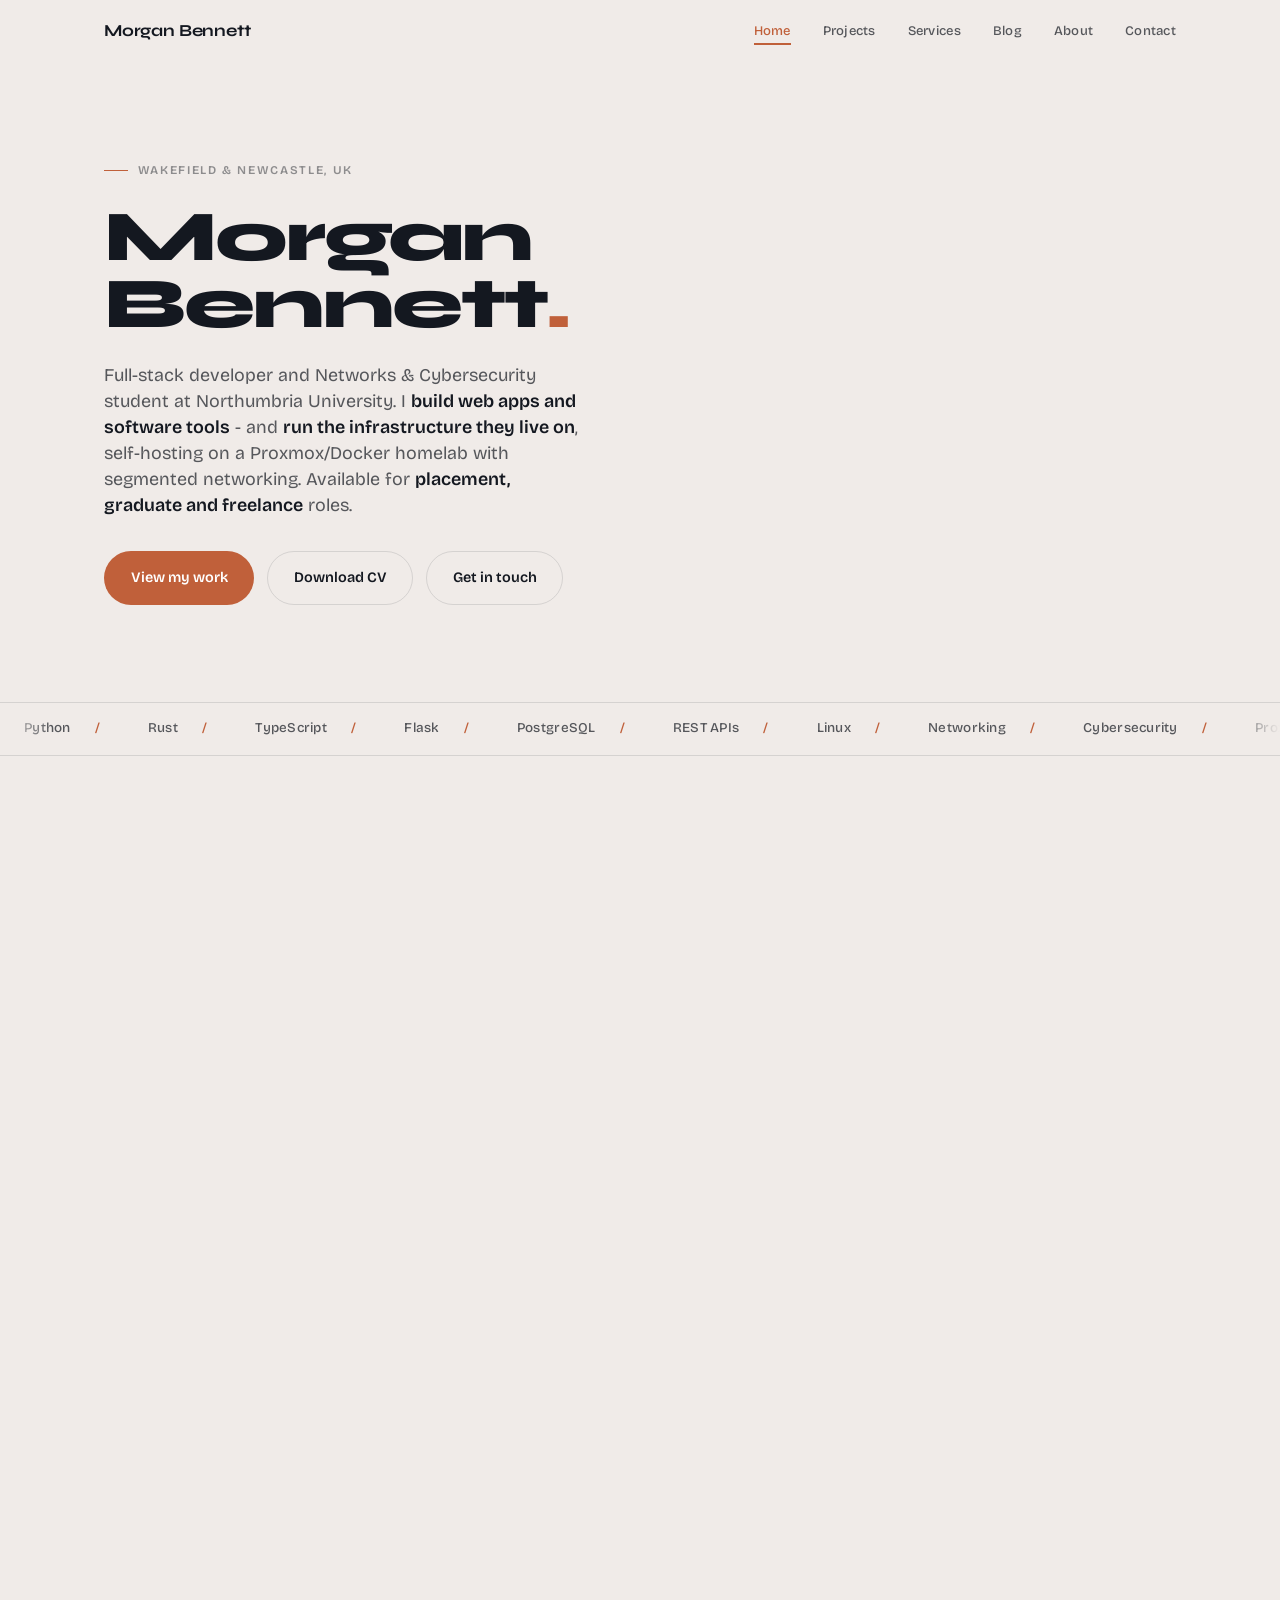
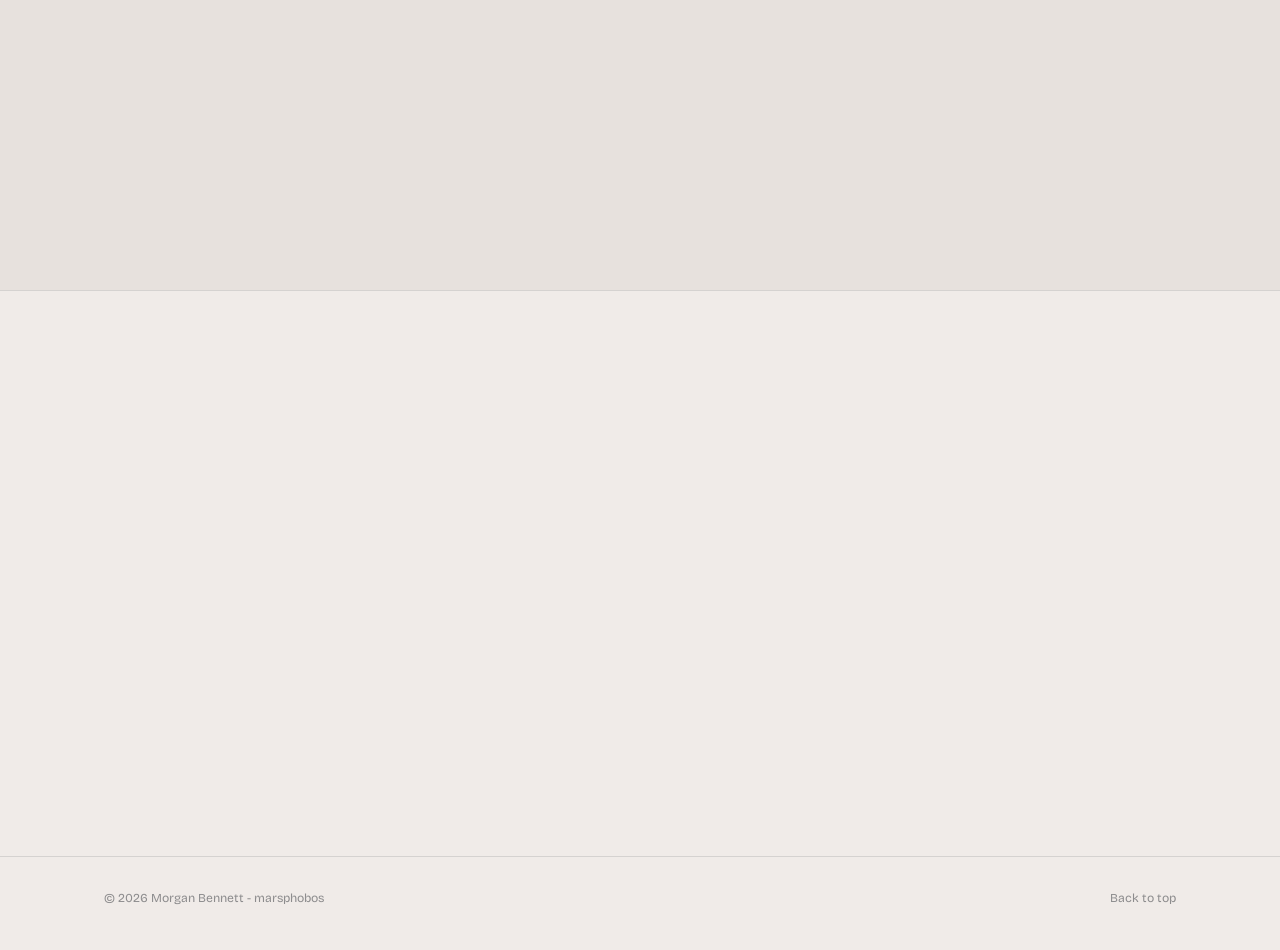
==== commit c4431ea0: "Add services & pricing page for local trades" ====
--- a/index.html
+++ b/index.html
@@ -104,6 +104,7 @@
         <nav class="nav-links" id="navLinks" aria-label="Primary">
             <a href="#top" aria-current="page">Home</a>
             <a href="/projects/">Projects</a>
+            <a href="/services/">Services</a>
             <a href="/blog/">Blog</a>
             <a href="/about/">About</a>
             <a href="#contact">Contact</a>
--- a/styles.css
+++ b/styles.css
@@ -0,0 +1,304 @@
+﻿:root {
+    --paper: #f0ebe8;
+    --paper-2: #e7e1dd;
+    --paper-3: #d8d0cb;
+    --ink: #141820;
+    --ink-70: rgba(20,24,32,0.70);
+    --ink-45: rgba(20,24,32,0.45);
+    --ink-12: rgba(20,24,32,0.12);
+    --ink-08: rgba(20,24,32,0.08);
+    --cream: #f0ece6;
+    --cream-45: rgba(240,236,230,0.45);
+    --cream-70: rgba(240,236,230,0.70);
+    --accent: #c0603a;
+    --acc-d: #9a4a2c;
+    --fd: "Syne", system-ui, sans-serif;
+    --fb: "Bricolage Grotesque", system-ui, sans-serif;
+    --max: 1200px;
+    --gutter: clamp(2rem, 5vw, 7rem);
+    --t: 600ms cubic-bezier(0.16, 1, 0.3, 1);
+    --t-fast: 240ms ease;
+}
+* { margin: 0; padding: 0; box-sizing: border-box; }
+html { scroll-behavior: smooth; overflow-x: hidden; }
+body {
+    font-family: var(--fb);
+    background: var(--paper);
+    color: var(--ink);
+    font-weight: 400; line-height: 1.6;
+    -webkit-font-smoothing: antialiased; text-rendering: optimizeLegibility;
+    overflow-x: hidden;
+}
+img { max-width: 100%; display: block; }
+a { color: inherit; text-decoration: none; }
+::selection { background: var(--accent); color: #fff; }
+.container { width: 100%; max-width: var(--max); margin: 0 auto; padding-inline: var(--gutter); }
+
+h1, h2, h3, .syne { font-family: var(--fd); font-weight: 700; line-height: 0.98; letter-spacing: -0.02em; }
+.eyebrow { font-family: var(--fb); font-size: 0.74rem; font-weight: 600; letter-spacing: 0.14em; text-transform: uppercase; color: var(--ink-45); display: inline-flex; align-items: center; gap: 0.6rem; }
+.eyebrow::before { content: ""; width: 24px; height: 1.5px; background: var(--accent); }
+
+/* ---------- Header ---------- */
+.site-header { position: fixed; top: 0; left: 0; right: 0; z-index: 100; transition: background var(--t-fast), border-color var(--t-fast); border-bottom: 1px solid transparent; }
+.site-header.solid { background: rgba(240,235,232,0.85); backdrop-filter: blur(14px); border-bottom: 1px solid var(--ink-08); }
+.nav { display: flex; align-items: center; justify-content: space-between; padding-block: 1.1rem; }
+.brand { font-family: var(--fd); font-weight: 700; font-size: 1.05rem; letter-spacing: -0.01em; color: var(--ink); }
+.nav-links { display: flex; gap: 2rem; }
+.nav-links a { font-family: var(--fb); font-size: 0.82rem; font-weight: 500; letter-spacing: 0.02em; color: var(--ink-70); position: relative; padding: 3px 0; transition: color var(--t-fast); }
+.nav-links a::after { content: ""; position: absolute; left: 0; bottom: 0; width: 0; height: 1.5px; background: var(--accent); transition: width var(--t); }
+.nav-links a:hover, .nav-links a[aria-current="page"] { color: var(--accent); }
+.nav-links a:hover::after, .nav-links a[aria-current="page"]::after { width: 100%; }
+.menu-toggle { display: none; flex-direction: column; gap: 5px; background: none; border: none; cursor: pointer; padding: 8px; margin-right: -8px; }
+.menu-toggle span { width: 24px; height: 1.6px; background: var(--ink); transition: var(--t-fast); }
+.menu-toggle.open span:nth-child(1) { transform: translateY(6.6px) rotate(45deg); }
+.menu-toggle.open span:nth-child(2) { opacity: 0; }
+.menu-toggle.open span:nth-child(3) { transform: translateY(-6.6px) rotate(-45deg); }
+
+/* ---------- Buttons ---------- */
+.btn { display: inline-flex; align-items: center; gap: 0.55rem; font-family: var(--fb); font-size: 0.9rem; font-weight: 600; padding: 0.9rem 1.6rem; border-radius: 100px; border: 1.5px solid transparent; transition: background var(--t-fast), color var(--t-fast), border-color var(--t-fast), transform var(--t-fast); }
+.btn .arrow { transition: transform var(--t-fast); }
+.btn:hover .arrow { transform: translateX(4px); }
+.btn--accent { background: var(--accent); color: #fff; }
+.btn--accent:hover { background: var(--acc-d); transform: translateY(-2px); }
+.btn--ink { background: var(--ink); color: var(--paper); }
+.btn--ink:hover { background: var(--accent); transform: translateY(-2px); }
+.btn--lineInk { border-color: var(--ink-12); color: var(--ink); }
+.btn--lineInk:hover { border-color: var(--ink); transform: translateY(-2px); }
+
+/* ---------- HERO ---------- */
+.hero { position: relative; min-height: 84svh; display: flex; flex-direction: column; }
+.hero-grid { flex: 1; display: grid; grid-template-columns: minmax(0, 1.1fr) minmax(0, 0.9fr); gap: clamp(1.5rem, 4vw, 3.5rem); align-items: center; padding-block: 6rem 2.5rem; }
+.hero-copy { min-width: 0; }
+.hero-eyebrow { margin-bottom: 1.5rem; }
+.hero h1 { font-family: var(--fd); font-weight: 800; font-size: clamp(2.6rem, 5.6vw, 5.2rem); line-height: 0.93; letter-spacing: -0.03em; color: var(--ink); }
+.hero h1 .dot { color: var(--accent); }
+.hero-statement { font-family: var(--fb); font-size: clamp(1.02rem, 1.4vw, 1.22rem); font-weight: 400; line-height: 1.45; color: var(--ink-70); max-width: 40ch; margin-top: 1.6rem; }
+.hero-statement b { font-weight: 600; color: var(--ink); }
+.hero-actions { display: flex; gap: 0.8rem; flex-wrap: wrap; margin-top: 2rem; }
+.hero-visual { position: relative; min-width: 0; width: 100%; height: min(54vh, 470px); }
+.hero-visual canvas { display: block; width: 100%; height: 100%; cursor: grab; }
+
+/* ---------- Ticker ---------- */
+.ticker { border-top: 1px solid var(--ink-12); border-bottom: 1px solid var(--ink-12); display: flex; align-items: stretch; background: var(--paper); }
+.ticker-label { flex: none; display: flex; align-items: center; padding: 0 1.3rem; background: var(--accent); color: #fff; font-family: var(--fb); font-size: 0.72rem; font-weight: 700; letter-spacing: 0.16em; text-transform: uppercase; }
+.ticker-window { overflow: hidden; flex: 1; -webkit-mask-image: linear-gradient(90deg, transparent, #000 4%, #000 96%, transparent); mask-image: linear-gradient(90deg, transparent, #000 4%, #000 96%, transparent); }
+.ticker-track { display: flex; width: max-content; animation: scroll 46s linear infinite; padding: 0.95rem 0; }
+.ticker:hover .ticker-track { animation-play-state: paused; }
+.ticker-track span { font-family: var(--fb); font-size: 0.84rem; font-weight: 500; letter-spacing: 0.02em; color: var(--ink-70); padding: 0 1.5rem; white-space: nowrap; }
+.ticker-track span::after { content: "/"; color: var(--accent); margin-left: 1.5rem; }
+@keyframes scroll { to { transform: translateX(-50%); } }
+
+/* ---------- Sections ---------- */
+.section { padding: clamp(5rem, 13vh, 9rem) 0; }
+.section-head { display: flex; align-items: flex-end; justify-content: space-between; gap: 2rem; flex-wrap: wrap; margin-bottom: clamp(2.5rem, 6vh, 4rem); padding-bottom: 1.6rem; border-bottom: 1px solid var(--ink-12); }
+.section-head h2 { font-size: clamp(2.2rem, 6vw, 4.6rem); font-weight: 800; }
+.section-head .count { font-family: var(--fb); font-size: 0.82rem; letter-spacing: 0.04em; color: var(--ink-45); }
+a.count { transition: color var(--t-fast); }
+a.count:hover { color: var(--accent); }
+
+/* ---------- WORK (featured rows) ---------- */
+.work-list { display: grid; gap: clamp(2.5rem, 5vh, 4.5rem); }
+.proj { display: grid; grid-template-columns: 1.05fr 0.95fr; gap: clamp(2rem, 5vw, 4rem); align-items: center; }
+.proj:nth-child(even) .proj-media { order: 2; }
+.proj-media { position: relative; border-radius: 16px; overflow: hidden; background: var(--paper-2); border: 1px solid var(--ink-08); box-shadow: 0 18px 50px rgba(20,24,32,0.12); }
+.proj-media { transition: box-shadow var(--t-fast), border-color var(--t-fast); }
+.proj:hover .proj-media { border-color: rgba(192,96,58,0.3); box-shadow: 0 24px 60px rgba(20,24,32,0.18); }
+.plate { transition: filter var(--t-fast); }
+.proj:hover .plate { filter: brightness(1.08); }
+.plate { aspect-ratio: 16/10; display: flex; flex-direction: column; justify-content: space-between; padding: clamp(1.4rem,3vw,2.2rem); background: linear-gradient(145deg, var(--ink), #20252f); color: var(--cream); }
+.plate-top { display: flex; justify-content: space-between; font-family: var(--fb); font-size: 0.7rem; font-weight: 600; letter-spacing: 0.1em; text-transform: uppercase; color: var(--cream-45); }
+.plate-top .stage.prod { color: #5cba8a; }
+.plate-top .stage.dev  { color: #e0b15a; }
+.plate-top .stage.plan { color: #8fb4e0; }
+.plate-word { font-family: var(--fd); font-weight: 700; font-size: clamp(1.7rem,3.6vw,2.7rem); line-height: 1.0; }
+.plate-url { font-family: var(--fb); font-size: 0.74rem; color: var(--cream-70); }
+/* screenshot variant - clean shot, only a small status pill on top */
+.card .proj-media { overflow: hidden; }
+.plate.shot { position: relative; background-color: #12151c; background-size: cover; background-position: top center; padding: clamp(1rem, 2.2vw, 1.35rem); justify-content: flex-end; transition: transform 900ms cubic-bezier(0.16,1,0.3,1); }
+.plate.shot::before { content: ""; position: absolute; inset: 0; background: linear-gradient(to top, rgba(14,17,23,0.5) 0%, rgba(14,17,23,0) 28%); }
+.plate.shot > * { position: relative; z-index: 1; }
+.plate.shot .plate-word, .plate.shot .plate-url { display: none; }
+.plate.shot .plate-top { color: var(--cream); justify-content: flex-start; gap: 0.5rem; }
+.plate.shot .plate-top span { background: rgba(15,18,25,0.62); -webkit-backdrop-filter: blur(8px); backdrop-filter: blur(8px); padding: 0.34rem 0.72rem; border-radius: 100px; font-size: 0.64rem; line-height: 1.4; }
+.card:hover .proj-media { border-color: rgba(192,96,58,0.3); box-shadow: 0 24px 60px rgba(20,24,32,0.18); }
+.card:hover .plate { filter: brightness(1.06); }
+.proj:hover .plate.shot, .card:hover .plate.shot { filter: none; }
+.proj-media:hover .plate.shot { transform: scale(1.04); filter: brightness(1.04); }
+.proj-no { font-family: var(--fd); font-weight: 700; font-size: 0.9rem; color: var(--accent); letter-spacing: 0.05em; }
+.proj-title { font-size: clamp(1.9rem, 4vw, 3.1rem); font-weight: 700; margin: 0.5rem 0 0.4rem; }
+.proj-kicker { font-family: var(--fb); font-size: 0.8rem; font-weight: 600; letter-spacing: 0.08em; text-transform: uppercase; color: var(--ink-45); margin-bottom: 1.1rem; }
+.proj-desc { font-family: var(--fb); font-size: 1.05rem; color: var(--ink-70); margin-bottom: 1.3rem; max-width: 48ch; }
+.proj-tech { display: flex; flex-wrap: wrap; gap: 0.45rem; margin-bottom: 1.5rem; }
+.proj-tech span { font-family: var(--fb); font-size: 0.78rem; color: var(--ink-70); border: 1px solid var(--ink-12); padding: 0.3rem 0.75rem; border-radius: 100px; }
+.proj-links { display: flex; gap: 1.4rem; align-items: center; }
+.proj-link { font-family: var(--fb); font-size: 0.9rem; font-weight: 600; display: inline-flex; align-items: center; gap: 0.45rem; padding-bottom: 3px; border-bottom: 2px solid var(--ink); transition: color var(--t-fast), border-color var(--t-fast); }
+.proj-link:hover { color: var(--accent); border-color: var(--accent); }
+
+/* ---------- PROJECTS PAGE (card grid) ---------- */
+.cards { display: grid; grid-template-columns: repeat(2, minmax(0, 1fr)); gap: clamp(2rem, 4vw, 3.5rem) clamp(1.5rem, 3vw, 2.5rem); }
+.card { display: flex; flex-direction: column; }
+.card .proj-media { margin-bottom: 1.5rem; }
+.card .proj-title { font-size: clamp(1.5rem, 2.6vw, 2.05rem); margin-top: 0.45rem; }
+.card .proj-desc { font-size: 1rem; max-width: none; }
+@media (max-width: 760px) { .cards { grid-template-columns: 1fr; } }
+
+/* ---------- PAGE HEADER (sub pages) ---------- */
+.page-head { padding-block: clamp(8rem, 16vh, 11rem) clamp(2.5rem, 6vh, 4rem); }
+.page-head h1 { font-family: var(--fd); font-weight: 800; font-size: clamp(2.6rem, 7vw, 5.4rem); line-height: 0.95; letter-spacing: -0.03em; margin: 1.2rem 0; }
+.page-head h1 .dot { color: var(--accent); }
+.page-head p { font-family: var(--fb); font-size: clamp(1.05rem, 1.5vw, 1.25rem); color: var(--ink-70); max-width: 54ch; }
+.page-head--rule { border-bottom: 1px solid var(--ink-12); }
+
+/* ---------- BLOG list ---------- */
+.posts { display: grid; }
+.post-row { display: grid; grid-template-columns: 150px 1fr auto; gap: 1.2rem 2rem; align-items: baseline; padding: 1.8rem 0; border-top: 1px solid var(--ink-12); transition: background var(--t-fast); }
+.posts .post-row:last-child { border-bottom: 1px solid var(--ink-12); }
+.post-date { font-family: var(--fb); font-size: 0.78rem; letter-spacing: 0.05em; text-transform: uppercase; color: var(--ink-45); }
+.post-main h3 { font-family: var(--fd); font-weight: 700; font-size: clamp(1.3rem, 2.4vw, 1.85rem); margin-bottom: 0.45rem; transition: color var(--t-fast); }
+.post-main .post-tag { font-family: var(--fb); font-size: 0.7rem; font-weight: 600; letter-spacing: 0.08em; text-transform: uppercase; color: var(--accent); margin-bottom: 0.5rem; display: inline-block; }
+.post-main p { font-family: var(--fb); font-size: 0.98rem; color: var(--ink-70); max-width: 62ch; }
+.post-arrow { align-self: center; font-size: 1.1rem; color: var(--ink-45); transition: transform var(--t-fast), color var(--t-fast); }
+.post-row:hover h3 { color: var(--accent); }
+.post-row:hover .post-arrow { color: var(--accent); transform: translate(4px, -4px); }
+@media (max-width: 680px) { .post-row { grid-template-columns: 1fr; gap: 0.5rem; } .post-arrow { display: none; } }
+
+/* ---------- ARTICLE (post page) ---------- */
+.article { padding: clamp(7.5rem, 15vh, 10rem) 0 clamp(4rem, 8vh, 6rem); }
+.article-inner { max-width: 720px; margin: 0 auto; }
+.back-link { font-family: var(--fb); font-size: 0.85rem; font-weight: 600; color: var(--ink-70); display: inline-flex; gap: 0.4rem; margin-bottom: 2rem; transition: color var(--t-fast); }
+.back-link:hover { color: var(--accent); }
+.article .meta { font-family: var(--fb); font-size: 0.78rem; letter-spacing: 0.05em; text-transform: uppercase; color: var(--ink-45); margin-bottom: 1.2rem; display: flex; gap: 1.2rem; flex-wrap: wrap; }
+.article .meta .tag { color: var(--accent); font-weight: 600; }
+.article h1 { font-family: var(--fd); font-weight: 800; font-size: clamp(2.1rem, 5vw, 3.5rem); line-height: 1.04; letter-spacing: -0.02em; margin-bottom: 1.6rem; }
+.article-body { font-family: var(--fb); font-size: 1.1rem; line-height: 1.7; }
+.article-body p { margin-bottom: 1.3rem; color: var(--ink-70); }
+.article-body h2 { font-family: var(--fd); font-weight: 700; font-size: clamp(1.4rem, 2.6vw, 1.9rem); margin: 2.4rem 0 0.9rem; color: var(--ink); letter-spacing: -0.01em; }
+.article-body ul { margin: 0 0 1.3rem 1.3rem; color: var(--ink-70); }
+.article-body li { margin-bottom: 0.5rem; }
+.article-body a { color: var(--accent); border-bottom: 1px solid var(--ink-12); }
+.article-body a:hover { border-color: var(--accent); }
+.article-body code { font-family: ui-monospace, "SF Mono", Menlo, monospace; background: var(--paper-2); padding: 0.12rem 0.4rem; border-radius: 5px; font-size: 0.88em; }
+.article-body blockquote { border-left: 2px solid var(--accent); padding-left: 1.2rem; margin: 0 0 1.3rem; color: var(--ink); font-style: italic; }
+
+/* ---------- CASE STUDIES ---------- */
+.breadcrumbs { display: flex; flex-wrap: wrap; gap: 0.5rem; align-items: center; font-family: var(--fb); font-size: 0.82rem; color: var(--ink-45); margin-bottom: 1.4rem; }
+.breadcrumbs a { color: var(--ink-70); transition: color var(--t-fast); }
+.breadcrumbs a:hover { color: var(--accent); }
+.case-hero { padding-top: clamp(2rem, 5vh, 3.5rem); }
+.case-hero img { width: 100%; aspect-ratio: 16 / 9; object-fit: cover; object-position: top center; border-radius: 16px; border: 1px solid var(--ink-08); box-shadow: 0 18px 50px rgba(20,24,32,0.12); background: var(--paper-2); }
+.case-grid { display: grid; grid-template-columns: minmax(0, 1fr) 300px; gap: clamp(2.5rem, 6vw, 5rem); align-items: start; padding-block: clamp(3rem, 8vh, 6rem); }
+.case-main { max-width: 760px; }
+.case-main h2 { font-size: clamp(1.45rem, 2.4vw, 2rem); margin: 2.2rem 0 0.8rem; letter-spacing: -0.01em; }
+.case-main h2:first-child { margin-top: 0; }
+.case-main p { font-size: 1.08rem; color: var(--ink-70); margin-bottom: 1.1rem; }
+.case-main a { color: var(--accent); border-bottom: 1px solid var(--ink-12); }
+.case-main a:hover { border-color: var(--accent); }
+.case-aside { position: sticky; top: 6rem; display: grid; gap: 1rem; }
+.case-facts { display: flex; flex-wrap: wrap; gap: 0.45rem; }
+.case-facts span { font-family: var(--fb); font-size: 0.78rem; color: var(--ink-70); border: 1px solid var(--ink-12); padding: 0.32rem 0.75rem; border-radius: 100px; background: rgba(255,255,255,0.16); }
+@media (max-width: 860px) { .case-grid { grid-template-columns: 1fr; } .case-aside { position: static; } }
+
+/* ---------- ABOUT ---------- */
+.about { background: var(--paper-2); }
+.about-grid { display: grid; grid-template-columns: 1.4fr 0.9fr; gap: clamp(2.5rem, 6vw, 5rem); align-items: start; }
+.about-copy p { font-family: var(--fb); font-size: clamp(1.1rem,1.6vw,1.35rem); color: var(--ink); line-height: 1.55; margin-bottom: 1.3rem; max-width: 40ch; font-weight: 500; }
+.about-copy p.dim { color: var(--ink-70); font-weight: 400; font-size: 1.05rem; max-width: 52ch; }
+.about-copy .accentword { color: var(--accent); text-decoration: underline; text-decoration-color: transparent; text-decoration-thickness: 1.5px; text-underline-offset: 3px; transition: text-decoration-color var(--t-fast); }
+.about-copy .accentword:hover { text-decoration-color: var(--accent); }
+.about-aside { position: relative; display: flex; justify-content: flex-end; }
+@media (max-width: 940px) { .about-aside { justify-content: flex-start; } }
+.portrait { border-radius: 14px; overflow: hidden; border: 1px solid var(--ink-08); box-shadow: 0 14px 44px rgba(20,24,32,0.12); width: 100%; max-width: 300px; }
+.portrait img { display: block; width: 100%; height: 360px; object-fit: cover; object-position: center 20%; filter: contrast(1.02) saturate(1.03); }
+.skills { margin-top: 1.8rem; }
+.skills .row { padding: 0.85rem 0; border-top: 1px solid var(--ink-12); display: grid; grid-template-columns: 130px 1fr; gap: 1rem; align-items: baseline; }
+.skills .row:last-child { border-bottom: 1px solid var(--ink-12); }
+.skills .row { transition: border-color var(--t-fast); }
+.skills .row:hover { border-color: var(--ink-45); }
+.skills .row:hover .cat { color: var(--acc-d); }
+.skills .cat { font-family: var(--fb); font-size: 0.7rem; font-weight: 700; letter-spacing: 0.1em; text-transform: uppercase; color: var(--accent); }
+.skills .items { font-family: var(--fb); font-size: 0.95rem; color: var(--ink); }
+@media (max-width: 520px) { .skills .row { grid-template-columns: 1fr; gap: 0.2rem; } }
+
+/* ---------- CONTACT ---------- */
+.contact { border-top: 1px solid var(--ink-12); }
+.contact h2 { font-family: var(--fd); font-weight: 800; font-size: clamp(2.4rem, 7vw, 5.5rem); color: var(--ink); margin: 1rem 0 2rem; max-width: 16ch; }
+.contact h2 .dot { color: var(--accent); }
+.contact-email { font-family: var(--fb); font-size: clamp(1.2rem, 3.2vw, 2.1rem); font-weight: 500; color: var(--ink); border-bottom: 2px solid var(--ink-12); padding-bottom: 4px; transition: color var(--t-fast), border-color var(--t-fast); word-break: break-word; }
+.contact-email:hover { color: var(--accent); border-color: var(--accent); }
+.contact-foot { display: flex; flex-wrap: wrap; gap: 1.4rem 3rem; justify-content: space-between; align-items: center; margin-top: clamp(3rem,7vh,4.5rem); padding-top: 1.8rem; border-top: 1px solid var(--ink-12); }
+.socials { display: flex; gap: 1.5rem; }
+.socials a { font-family: var(--fb); font-size: 0.88rem; font-weight: 500; color: var(--ink-70); transition: color var(--t-fast); }
+.socials a:hover { color: var(--accent); }
+.contact-foot .place { font-family: var(--fb); font-size: 0.82rem; color: var(--ink-45); }
+
+footer { border-top: 1px solid var(--ink-12); padding: 2rem 0 2.6rem; }
+.footer-grid { display: flex; flex-wrap: wrap; gap: 0.7rem 2rem; justify-content: space-between; align-items: center; font-family: var(--fb); font-size: 0.76rem; color: var(--ink-45); }
+.footer-grid a:hover { color: var(--accent); }
+
+.reveal { opacity: 0; transform: translateY(22px); transition: opacity 800ms cubic-bezier(0.16,1,0.3,1), transform 800ms cubic-bezier(0.16,1,0.3,1); }
+.reveal.in { opacity: 1; transform: none; }
+:focus-visible { outline: 2px solid var(--accent); outline-offset: 3px; }
+
+@media (max-width: 940px) {
+    .hero-grid { grid-template-columns: 1fr; gap: 2.25rem; padding-top: 7rem; }
+    .hero-visual { height: 300px; order: -1; }
+    .about .container { display: flex; flex-direction: column; gap: 2.5rem; }
+    .about-grid { display: contents; }
+    .about-aside { order: -1; justify-content: flex-start; }
+    .about .section-head { margin-bottom: 0; }
+    .portrait { max-width: none; }
+    .portrait img { height: 380px; }
+    .proj { grid-template-columns: 1fr; gap: 1.8rem; }
+    .proj:nth-child(even) .proj-media { order: 0; }
+    .proj-media { order: -1; }
+}
+@media (max-width: 680px) {
+    .nav-links { position: fixed; inset: 0 0 0 auto; width: min(78vw, 300px); flex-direction: column; align-items: flex-start; justify-content: center; gap: 1.6rem; padding: 2rem var(--gutter); background: var(--paper-2); border-left: 1px solid var(--ink-12); transform: translateX(100%); transition: transform var(--t); z-index: 105; }
+    .nav-links.open { transform: translateX(0); box-shadow: -20px 0 60px rgba(20,24,32,0.18); }
+    .nav-links a { color: var(--ink); font-size: 1.05rem; }
+    .menu-toggle { display: flex; z-index: 110; }
+    body.nav-open { overflow: hidden; }
+    body.nav-open::after { content: ""; position: fixed; inset: 0; background: rgba(20,24,32,0.42); z-index: 99; }
+    body.nav-open .site-header.solid { backdrop-filter: none; -webkit-backdrop-filter: none; }
+    .hero-actions { width: 100%; flex-direction: column; gap: 0.7rem; }
+    .hero-actions .btn { width: 100%; justify-content: center; }
+    .page-head { padding-block: 6.5rem 2rem; }
+}
+@media (prefers-reduced-motion: reduce) { *, *::before, *::after { animation: none !important; transition: none !important; scroll-behavior: auto !important; } .reveal { opacity: 1; transform: none; } }
+
+/* ---------- Services / Pricing ---------- */
+.pricing-tiers { display: grid; grid-template-columns: repeat(2, minmax(0, 1fr)); gap: clamp(1.5rem, 3vw, 2.5rem); }
+.pricing-card { position: relative; background: var(--paper-2); border: 1px solid var(--ink-12); border-radius: 20px; padding: clamp(1.8rem, 3vw, 2.4rem); display: flex; flex-direction: column; }
+.pricing-card--feature { border-color: var(--accent); box-shadow: 0 24px 60px -32px rgba(192,96,58,0.45); }
+.pricing-ribbon { position: absolute; top: 1.5rem; right: 1.5rem; background: var(--accent); color: #fff; font-family: var(--fb); font-size: 0.7rem; font-weight: 700; letter-spacing: 0.1em; text-transform: uppercase; padding: 0.4rem 0.8rem; border-radius: 100px; }
+.pricing-num { font-family: var(--fd); font-weight: 800; color: var(--accent); letter-spacing: 0.1em; font-size: 0.8rem; margin-bottom: 0.7rem; display: block; }
+.pricing-name { font-size: clamp(1.5rem, 2.4vw, 1.8rem); margin-bottom: 0.4rem; }
+.pricing-sub { color: var(--ink-70); font-size: 0.92rem; margin-bottom: 1.2rem; }
+.pricing-amt { font-family: var(--fd); font-weight: 800; font-size: clamp(1.9rem, 3.2vw, 2.3rem); letter-spacing: -0.02em; }
+.pricing-per { font-family: var(--fb); font-weight: 500; font-size: 0.85rem; color: var(--ink-45); margin-left: 0.4rem; }
+.pricing-note { color: var(--ink-70); font-size: 0.85rem; margin-top: 0.15rem; }
+.pricing-turn { color: var(--ink-45); font-size: 0.78rem; margin: 0.6rem 0 1.2rem; padding-bottom: 1.2rem; border-bottom: 1px solid var(--ink-12); }
+.pricing-list { list-style: none; display: flex; flex-direction: column; gap: 0.7rem; margin-bottom: 1.4rem; }
+.pricing-list li { font-size: 0.92rem; line-height: 1.4; padding-left: 1.3rem; position: relative; }
+.pricing-list li::before { content: "\2713"; position: absolute; left: 0; top: 0; color: var(--accent); font-weight: 700; font-size: 0.85rem; }
+.pricing-chip { margin-top: auto; align-self: flex-start; display: inline-flex; align-items: center; gap: 0.5rem; background: var(--paper-3); border: 1px solid var(--ink-12); border-radius: 100px; padding: 0.45rem 0.9rem; font-family: var(--fb); font-size: 0.78rem; font-weight: 600; }
+.pricing-chip::before { content: ""; width: 7px; height: 7px; border-radius: 50%; background: #5cba8a; }
+
+.pricing-extras { margin-top: 2rem; background: var(--paper-2); border: 1px solid var(--ink-12); border-radius: 20px; padding: clamp(1.6rem, 3vw, 2.2rem); }
+.pricing-extras h2 { font-size: 1.1rem; margin-bottom: 1rem; }
+.pricing-extras-grid { display: grid; grid-template-columns: 1fr 1fr; gap: 0.6rem 2rem; }
+.pricing-extra { display: flex; justify-content: space-between; align-items: baseline; gap: 1rem; font-size: 0.88rem; border-bottom: 1px dotted var(--ink-12); padding-bottom: 0.6rem; }
+.pricing-extra-cost { font-weight: 700; color: var(--accent); white-space: nowrap; margin-left: 0.8rem; }
+
+.pricing-terms { margin-top: 1.2rem; font-size: 0.82rem; color: var(--ink-45); line-height: 1.7; }
+.pricing-terms b { color: var(--ink); font-weight: 600; }
+
+.pricing-cta { margin-top: 2.2rem; padding-top: 2rem; border-top: 1px solid var(--ink-12); display: flex; justify-content: space-between; align-items: center; gap: 1.5rem; flex-wrap: wrap; }
+.pricing-cta p { font-size: 0.95rem; max-width: 46ch; }
+.pricing-cta p b { color: var(--accent); }
+.pricing-cta-actions { display: flex; gap: 0.8rem; flex-wrap: wrap; }
+
+@media (max-width: 760px) {
+    .pricing-tiers { grid-template-columns: 1fr; }
+    .pricing-extras-grid { grid-template-columns: 1fr; }
+}
